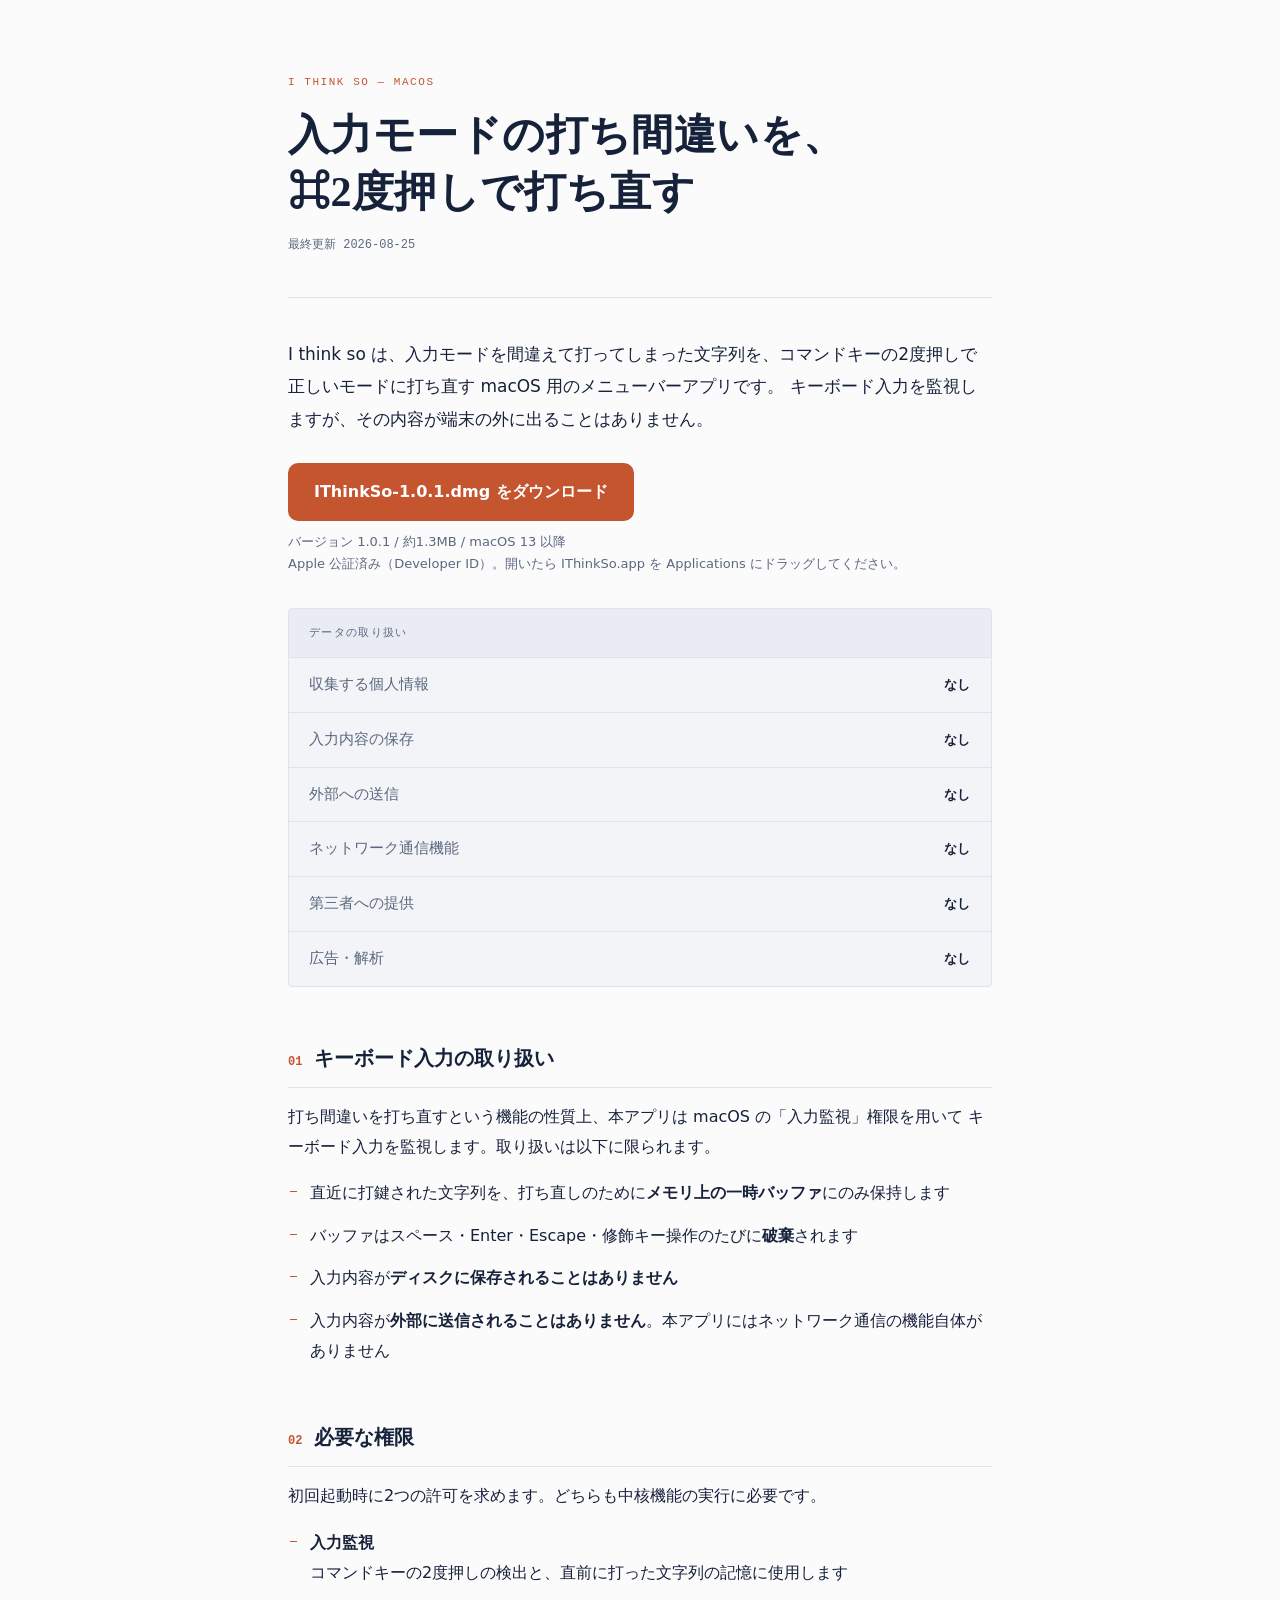
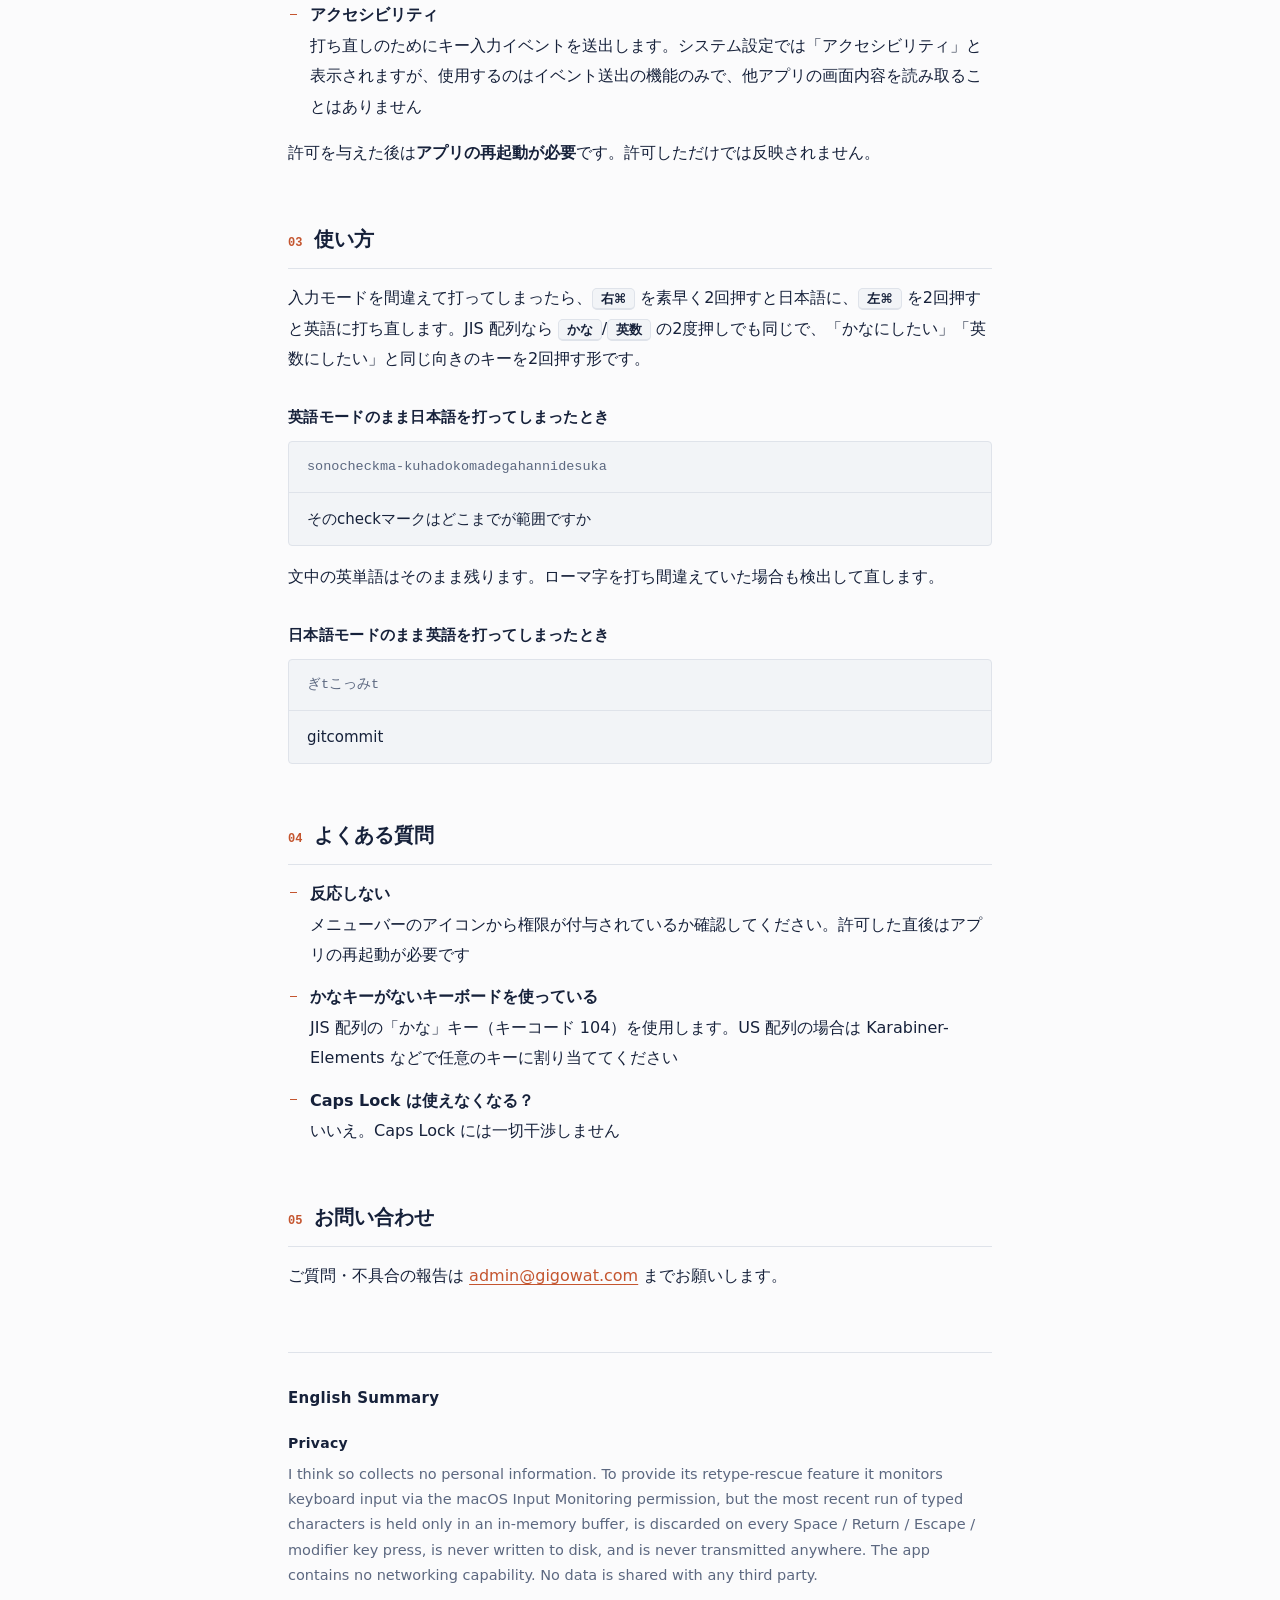
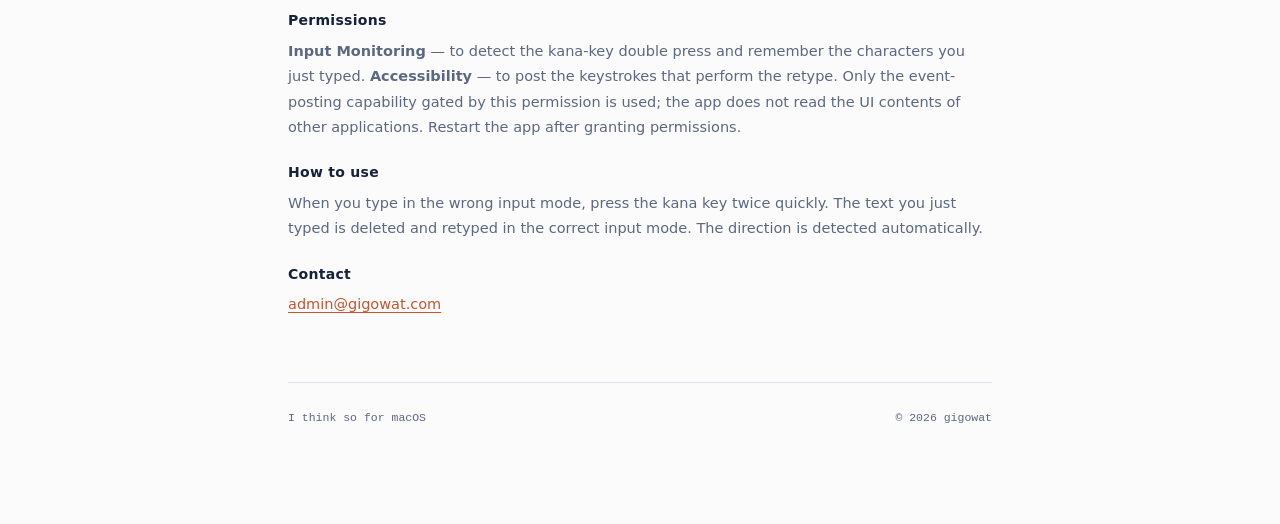
==== docs/site/index.html @ 643f846e "サイト・ストア文面・審査ノート・スクショを新しいトリガー方向に統一 かな/右⌘ = 日本語へ、英数/左⌘ = 英語へ。 公開中のサイトが逆の操作方法を案内したままだったため優先して更新。  Co-Au" ====
<!DOCTYPE html>
<html lang="ja">
<head>
<meta charset="utf-8">
<meta name="viewport" content="width=device-width, initial-scale=1">
<title>I think so — 打ち間違い救済</title>
<style>
  :root {
    --ground: #FBFBFC;
    --surface: #F2F4F7;
    --surface-2: #E9EDF3;
    --ink: #16213A;
    --muted: #5C6880;
    --border: #DFE3EA;
    --accent: #C4552F;
    --serif: "Hiragino Mincho ProN", "ヒラギノ明朝 ProN", "Yu Mincho", "游明朝", "YuMincho", serif;
    --sans: "Hiragino Sans", "ヒラギノ角ゴシック", "Hiragino Kaku Gothic ProN", "Yu Gothic", "游ゴシック", "Meiryo", system-ui, sans-serif;
    --mono: ui-monospace, SFMono-Regular, "SF Mono", Menlo, monospace;
  }
  @media (prefers-color-scheme: dark) {
    :root:not([data-theme="light"]) {
      --ground: #10141C;
      --surface: #171D28;
      --surface-2: #1E2634;
      --ink: #E8EBF0;
      --muted: #96A0B4;
      --border: #262F3E;
      --accent: #E0784E;
    }
  }
  :root[data-theme="dark"] {
    --ground: #10141C;
    --surface: #171D28;
    --surface-2: #1E2634;
    --ink: #E8EBF0;
    --muted: #96A0B4;
    --border: #262F3E;
    --accent: #E0784E;
  }

  * { box-sizing: border-box; }

  body {
    background: var(--ground);
    color: var(--ink);
    font-family: var(--sans);
    font-size: 16px;
    line-height: 1.9;
    margin: 0;
    padding: 0 24px 96px;
    -webkit-font-smoothing: antialiased;
  }

  .wrap { max-width: 44rem; margin: 0 auto; }

  header {
    padding: 72px 0 40px;
    border-bottom: 1px solid var(--border);
    display: flex;
    flex-direction: column;
    gap: 14px;
  }
  .eyebrow {
    font-family: var(--mono);
    font-size: 11px;
    letter-spacing: 0.14em;
    text-transform: uppercase;
    color: var(--accent);
  }
  h1 {
    font-family: var(--serif);
    font-size: clamp(30px, 5vw, 42px);
    font-weight: 600;
    line-height: 1.35;
    margin: 0;
    text-wrap: balance;
    letter-spacing: 0.01em;
  }
  .meta {
    font-family: var(--mono);
    font-size: 12px;
    color: var(--muted);
    font-variant-numeric: tabular-nums;
  }

  .lede {
    margin: 40px 0 0;
    font-size: 17px;
    color: var(--ink);
  }

  .summary {
    margin: 32px 0 0;
    border: 1px solid var(--border);
    border-radius: 4px;
    overflow: hidden;
    background: var(--surface);
  }
  .summary-head {
    font-family: var(--mono);
    font-size: 11px;
    letter-spacing: 0.12em;
    text-transform: uppercase;
    color: var(--muted);
    padding: 14px 20px;
    border-bottom: 1px solid var(--border);
    background: var(--surface-2);
  }
  dl { margin: 0; }
  .row {
    display: flex;
    justify-content: space-between;
    align-items: baseline;
    gap: 20px;
    padding: 13px 20px;
    border-bottom: 1px solid var(--border);
  }
  .row:last-child { border-bottom: 0; }
  .row dt { color: var(--muted); font-size: 14.5px; }
  .row dd {
    margin: 0;
    font-family: var(--mono);
    font-size: 13px;
    letter-spacing: 0.04em;
    white-space: nowrap;
  }
  .none { color: var(--ink); font-weight: 600; }

  section { margin-top: 52px; }
  h2 {
    font-family: var(--serif);
    font-size: 20px;
    font-weight: 600;
    margin: 0 0 14px;
    padding-bottom: 10px;
    border-bottom: 1px solid var(--border);
    display: flex;
    align-items: baseline;
    gap: 12px;
  }
  h2 .num {
    font-family: var(--mono);
    font-size: 12px;
    color: var(--accent);
    font-variant-numeric: tabular-nums;
  }
  h3 {
    font-family: var(--sans);
    font-size: 15px;
    font-weight: 600;
    margin: 28px 0 10px;
    letter-spacing: 0.02em;
  }
  p { margin: 0 0 16px; }
  p:last-child { margin-bottom: 0; }

  ul { margin: 0 0 16px; padding-left: 0; list-style: none; }
  li {
    position: relative;
    padding-left: 22px;
    margin-bottom: 12px;
  }
  li::before {
    content: "";
    position: absolute;
    left: 2px;
    top: 0.82em;
    width: 7px;
    height: 1px;
    background: var(--accent);
  }
  li strong { font-weight: 600; }

  code {
    font-family: var(--mono);
    font-size: 0.86em;
    background: var(--surface);
    border: 1px solid var(--border);
    border-radius: 3px;
    padding: 1px 5px;
  }

  kbd {
    font-family: var(--sans);
    font-size: 0.82em;
    font-weight: 600;
    background: var(--surface);
    border: 1px solid var(--border);
    border-bottom-width: 2px;
    border-radius: 5px;
    padding: 2px 8px;
    white-space: nowrap;
  }

  .demo {
    margin: 0 0 16px;
    border: 1px solid var(--border);
    border-radius: 4px;
    overflow: hidden;
    background: var(--surface);
    font-family: var(--mono);
    font-size: 13.5px;
  }
  .demo div { padding: 12px 18px; }
  .demo .before { color: var(--muted); border-bottom: 1px solid var(--border); }
  .demo .after  { color: var(--ink); font-family: var(--sans); font-size: 15px; }

  a { color: var(--accent); text-underline-offset: 3px; }
  a:focus-visible { outline: 2px solid var(--accent); outline-offset: 3px; border-radius: 2px; }

  .en {
    margin-top: 60px;
    padding-top: 32px;
    border-top: 1px solid var(--border);
    font-size: 14.5px;
    color: var(--muted);
    line-height: 1.75;
  }
  .en h2 {
    font-size: 15px;
    border: 0;
    padding: 0;
    margin-bottom: 12px;
    color: var(--ink);
    font-family: var(--sans);
    letter-spacing: 0.02em;
  }
  .en h3 { font-size: 14px; margin: 20px 0 6px; color: var(--ink); }

  footer {
    margin-top: 64px;
    padding-top: 24px;
    border-top: 1px solid var(--border);
    font-family: var(--mono);
    font-size: 11.5px;
    color: var(--muted);
    display: flex;
    justify-content: space-between;
    gap: 16px;
    flex-wrap: wrap;
  }
  .download { margin: 28px 0 8px; }
  .dl-btn {
    display: inline-block; background: var(--accent); color: #fff;
    font-family: var(--sans); font-weight: 700; font-size: 16px;
    padding: 14px 26px; border-radius: 10px; text-decoration: none;
  }
  .dl-btn:hover { opacity: .9; }
  .dl-meta { margin-top: 10px; font-size: 13px; color: var(--muted); line-height: 1.7; }
</style>
</head>
<body>
<div class="wrap">

<header>
  <div class="eyebrow">I think so — macOS</div>
  <h1>入力モードの打ち間違いを、<br>⌘2度押しで打ち直す</h1>
  <div class="meta">最終更新 2026-08-25</div>
</header>

<p class="lede">
  I think so は、入力モードを間違えて打ってしまった文字列を、コマンドキーの2度押しで
  正しいモードに打ち直す macOS 用のメニューバーアプリです。
  キーボード入力を監視しますが、その内容が端末の外に出ることはありません。
</p>

<div class="download">
  <a class="dl-btn" href="IThinkSo-1.0.1.dmg" download>IThinkSo-1.0.1.dmg をダウンロード</a>
  <div class="dl-meta">バージョン 1.0.1 / 約1.3MB / macOS 13 以降<br>
  Apple 公証済み（Developer ID）。開いたら IThinkSo.app を Applications にドラッグしてください。</div>
</div>

<div class="summary">
  <div class="summary-head">データの取り扱い</div>
  <dl>
    <div class="row"><dt>収集する個人情報</dt><dd class="none">なし</dd></div>
    <div class="row"><dt>入力内容の保存</dt><dd class="none">なし</dd></div>
    <div class="row"><dt>外部への送信</dt><dd class="none">なし</dd></div>
    <div class="row"><dt>ネットワーク通信機能</dt><dd class="none">なし</dd></div>
    <div class="row"><dt>第三者への提供</dt><dd class="none">なし</dd></div>
    <div class="row"><dt>広告・解析</dt><dd class="none">なし</dd></div>
  </dl>
</div>

<section>
  <h2><span class="num">01</span>キーボード入力の取り扱い</h2>
  <p>
    打ち間違いを打ち直すという機能の性質上、本アプリは macOS の「入力監視」権限を用いて
    キーボード入力を監視します。取り扱いは以下に限られます。
  </p>
  <ul>
    <li>直近に打鍵された文字列を、打ち直しのために<strong>メモリ上の一時バッファ</strong>にのみ保持します</li>
    <li>バッファはスペース・Enter・Escape・修飾キー操作のたびに<strong>破棄</strong>されます</li>
    <li>入力内容が<strong>ディスクに保存されることはありません</strong></li>
    <li>入力内容が<strong>外部に送信されることはありません</strong>。本アプリにはネットワーク通信の機能自体がありません</li>
  </ul>
</section>

<section>
  <h2><span class="num">02</span>必要な権限</h2>
  <p>初回起動時に2つの許可を求めます。どちらも中核機能の実行に必要です。</p>
  <ul>
    <li><strong>入力監視</strong><br>コマンドキーの2度押しの検出と、直前に打った文字列の記憶に使用します</li>
    <li><strong>アクセシビリティ</strong><br>打ち直しのためにキー入力イベントを送出します。システム設定では「アクセシビリティ」と表示されますが、使用するのはイベント送出の機能のみで、他アプリの画面内容を読み取ることはありません</li>
  </ul>
  <p>許可を与えた後は<strong>アプリの再起動が必要</strong>です。許可しただけでは反映されません。</p>
</section>

<section>
  <h2><span class="num">03</span>使い方</h2>
  <p>入力モードを間違えて打ってしまったら、<kbd>右⌘</kbd> を素早く2回押すと日本語に、<kbd>左⌘</kbd> を2回押すと英語に打ち直します。JIS 配列なら <kbd>かな</kbd>/<kbd>英数</kbd> の2度押しでも同じで、「かなにしたい」「英数にしたい」と同じ向きのキーを2回押す形です。</p>

  <h3>英語モードのまま日本語を打ってしまったとき</h3>
  <div class="demo">
    <div class="before">sonocheckma-kuhadokomadegahannidesuka</div>
    <div class="after">そのcheckマークはどこまでが範囲ですか</div>
  </div>
  <p>文中の英単語はそのまま残ります。ローマ字を打ち間違えていた場合も検出して直します。</p>

  <h3>日本語モードのまま英語を打ってしまったとき</h3>
  <div class="demo">
    <div class="before">ぎtこっみt</div>
    <div class="after">gitcommit</div>
  </div>
</section>

<section>
  <h2><span class="num">04</span>よくある質問</h2>
  <ul>
    <li><strong>反応しない</strong><br>メニューバーのアイコンから権限が付与されているか確認してください。許可した直後はアプリの再起動が必要です</li>
    <li><strong>かなキーがないキーボードを使っている</strong><br>JIS 配列の「かな」キー（キーコード 104）を使用します。US 配列の場合は Karabiner-Elements などで任意のキーに割り当ててください</li>
    <li><strong>Caps Lock は使えなくなる？</strong><br>いいえ。Caps Lock には一切干渉しません</li>
  </ul>
</section>

<section>
  <h2><span class="num">05</span>お問い合わせ</h2>
  <p>
    ご質問・不具合の報告は <a href="mailto:admin@gigowat.com">admin@gigowat.com</a> までお願いします。
  </p>
</section>

<div class="en">
  <h2>English Summary</h2>

  <h3>Privacy</h3>
  <p>
    I think so collects no personal information. To provide its retype-rescue
    feature it monitors keyboard input via the macOS Input Monitoring permission,
    but the most recent run of typed characters is held only in an in-memory
    buffer, is discarded on every Space / Return / Escape / modifier key press,
    is never written to disk, and is never transmitted anywhere. The app contains
    no networking capability. No data is shared with any third party.
  </p>

  <h3>Permissions</h3>
  <p>
    <strong>Input Monitoring</strong> — to detect the kana-key double press and
    remember the characters you just typed.
    <strong>Accessibility</strong> — to post the keystrokes that perform the
    retype. Only the event-posting capability gated by this permission is used;
    the app does not read the UI contents of other applications.
    Restart the app after granting permissions.
  </p>

  <h3>How to use</h3>
  <p>
    When you type in the wrong input mode, press the kana key twice quickly.
    The text you just typed is deleted and retyped in the correct input mode.
    The direction is detected automatically.
  </p>

  <h3>Contact</h3>
  <p><a href="mailto:admin@gigowat.com">admin@gigowat.com</a></p>
</div>

<footer>
  <span>I think so for macOS</span>
  <span>© 2026 gigowat</span>
</footer>

</div>
</body>
</html>
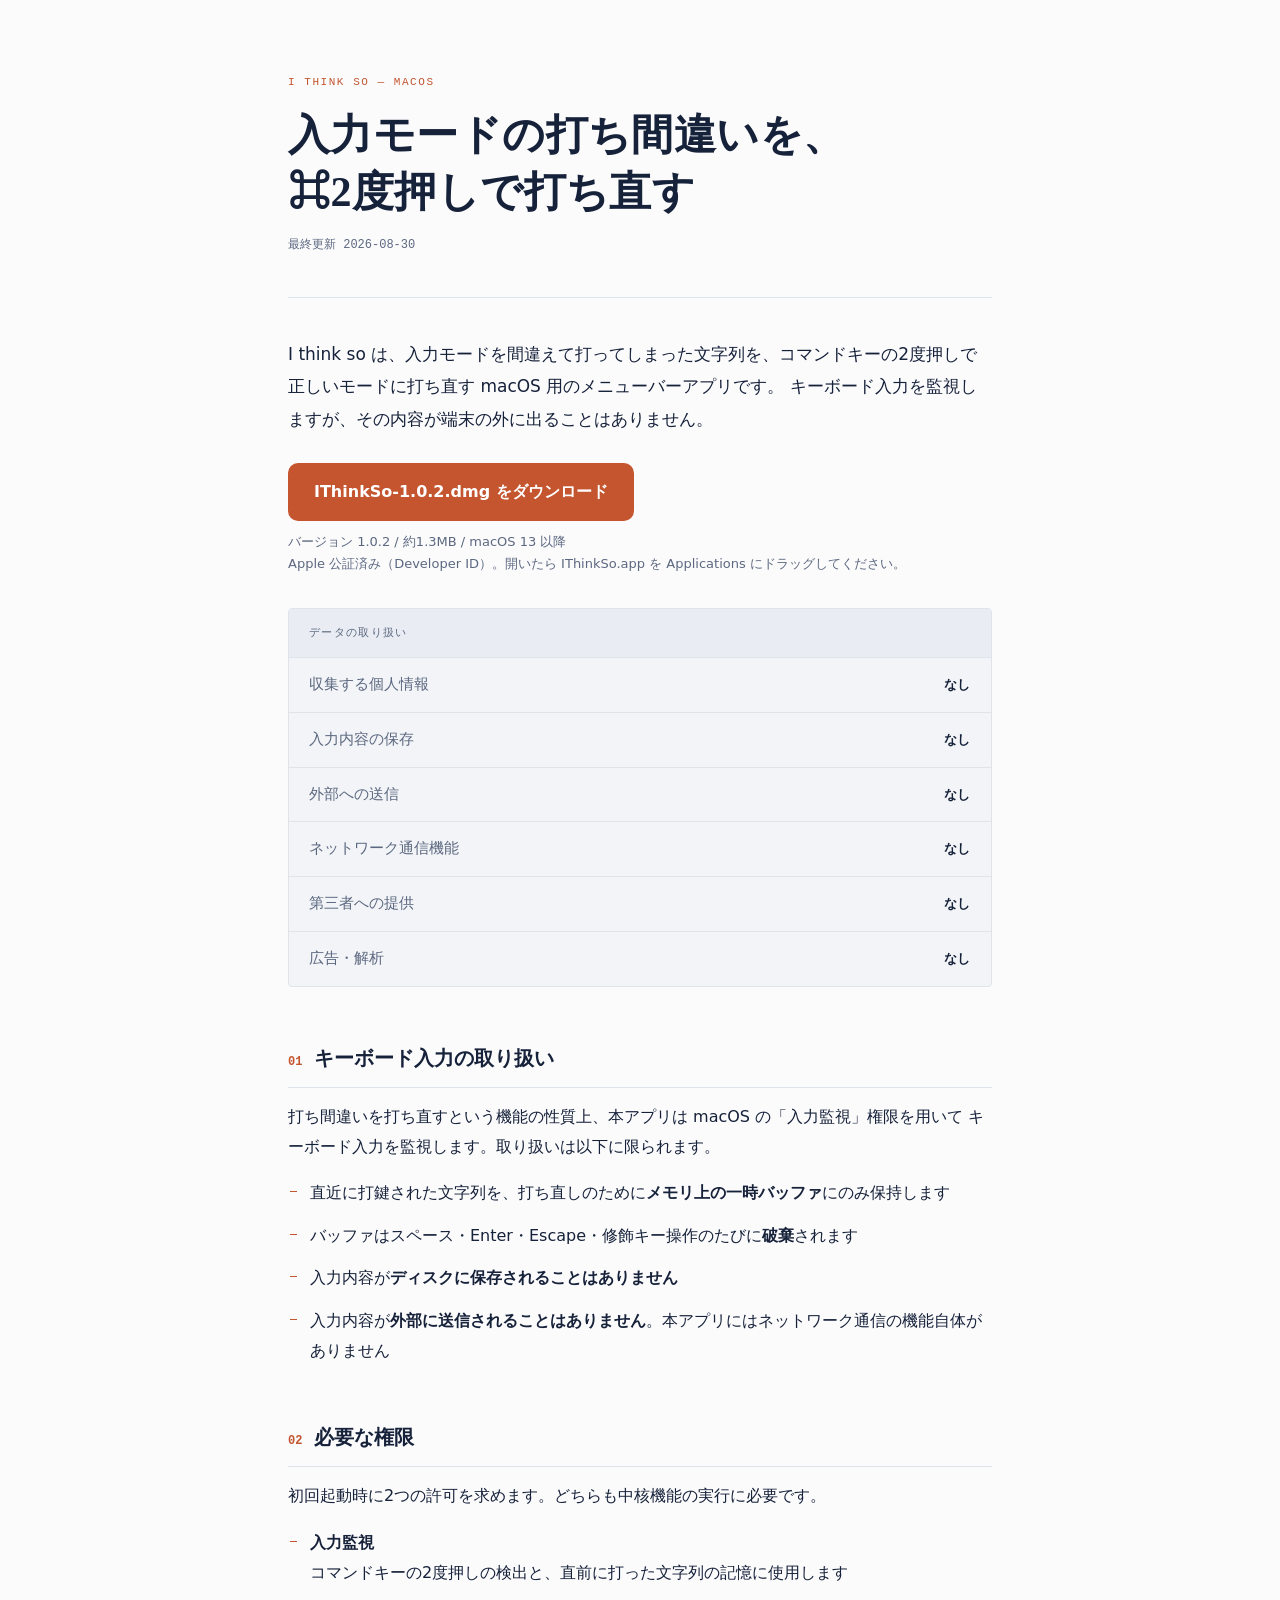
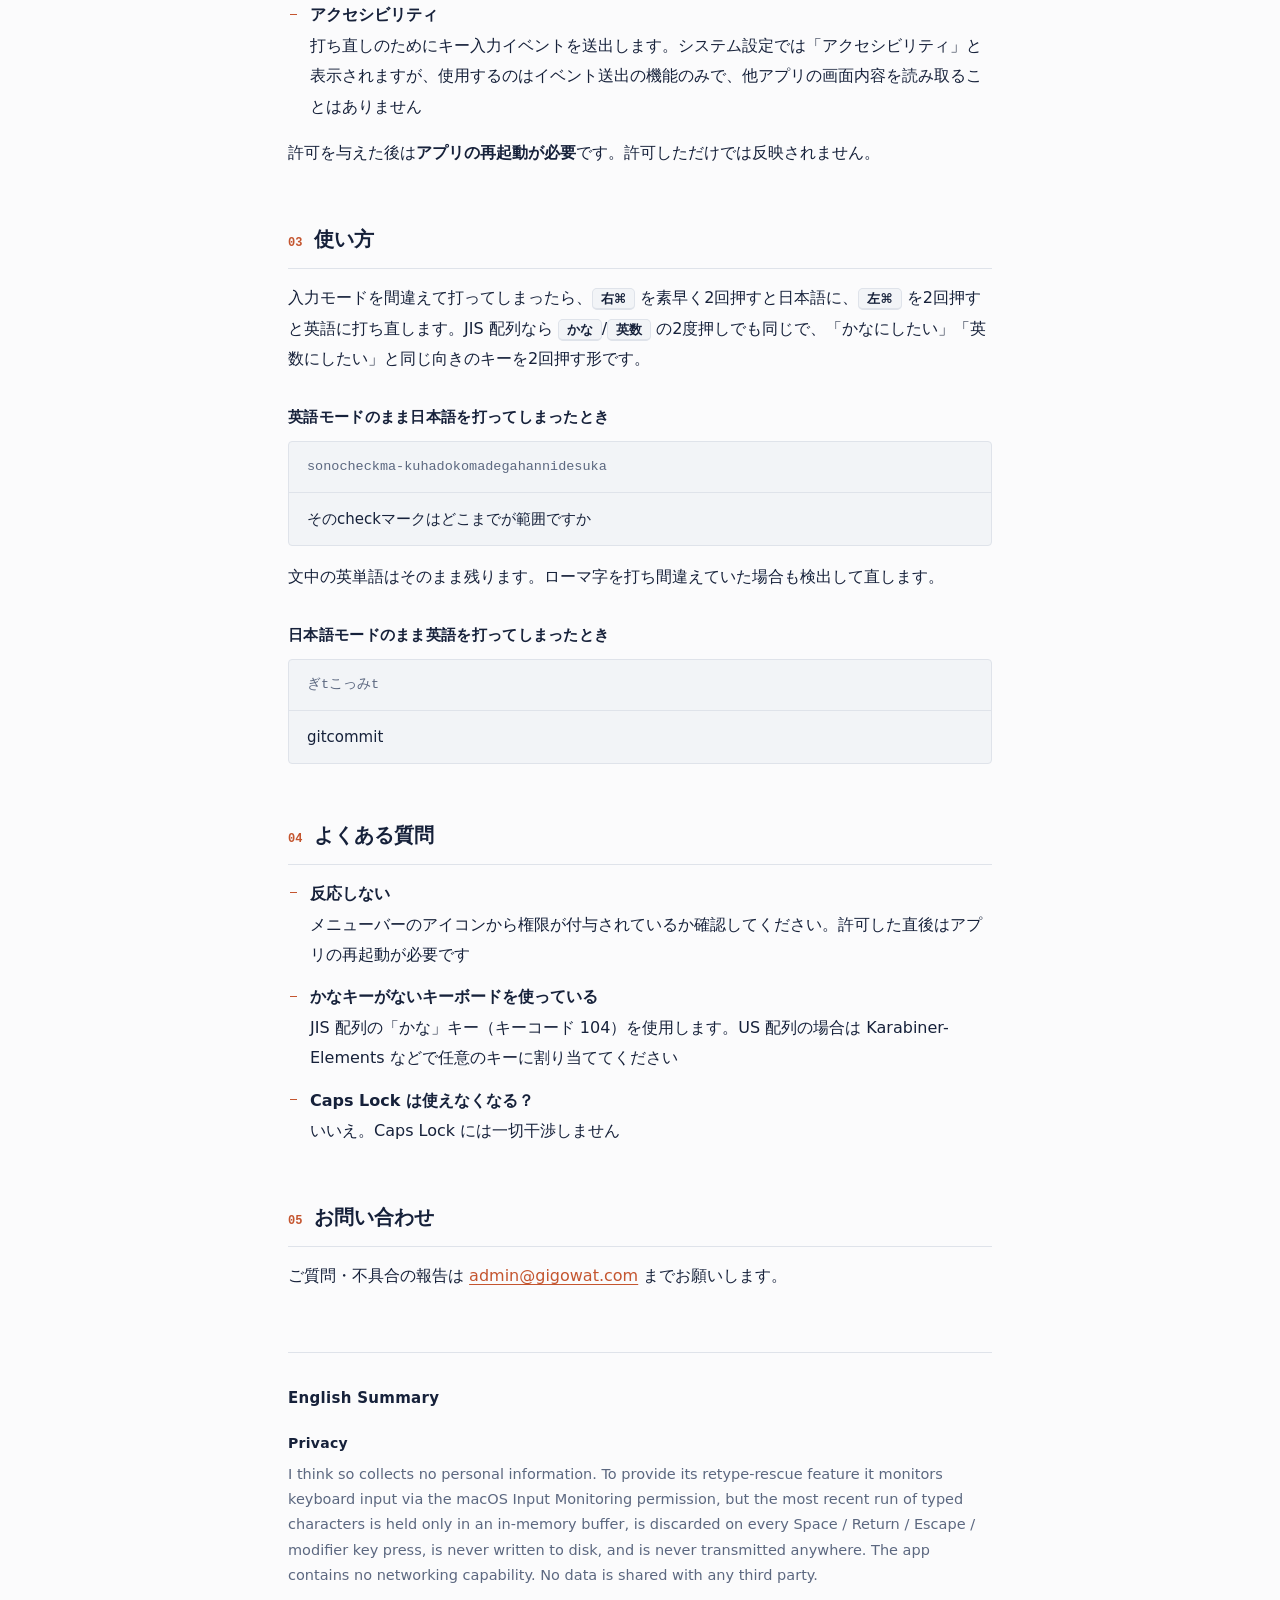
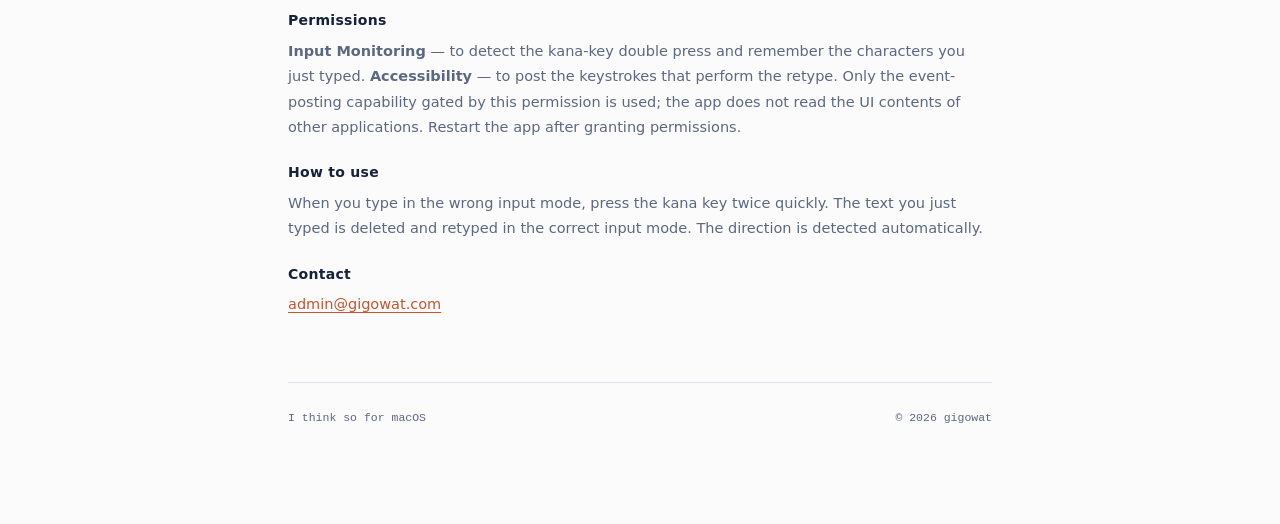
==== commit 29b3b09d: "1.0.2 をリリース（サイトのダウンロード先を更新） Co-Authored-By: Claude Fable 5 <noreply@anthropic.com>" ====
--- a/docs/site/index.html
+++ b/docs/site/index.html
@@ -255,7 +255,7 @@
 <header>
   <div class="eyebrow">I think so — macOS</div>
   <h1>入力モードの打ち間違いを、<br>⌘2度押しで打ち直す</h1>
-  <div class="meta">最終更新 2026-08-25</div>
+  <div class="meta">最終更新 2026-08-30</div>
 </header>
 
 <p class="lede">
@@ -265,8 +265,8 @@
 </p>
 
 <div class="download">
-  <a class="dl-btn" href="IThinkSo-1.0.1.dmg" download>IThinkSo-1.0.1.dmg をダウンロード</a>
-  <div class="dl-meta">バージョン 1.0.1 / 約1.3MB / macOS 13 以降<br>
+  <a class="dl-btn" href="IThinkSo-1.0.2.dmg" download>IThinkSo-1.0.2.dmg をダウンロード</a>
+  <div class="dl-meta">バージョン 1.0.2 / 約1.3MB / macOS 13 以降<br>
   Apple 公証済み（Developer ID）。開いたら IThinkSo.app を Applications にドラッグしてください。</div>
 </div>
 
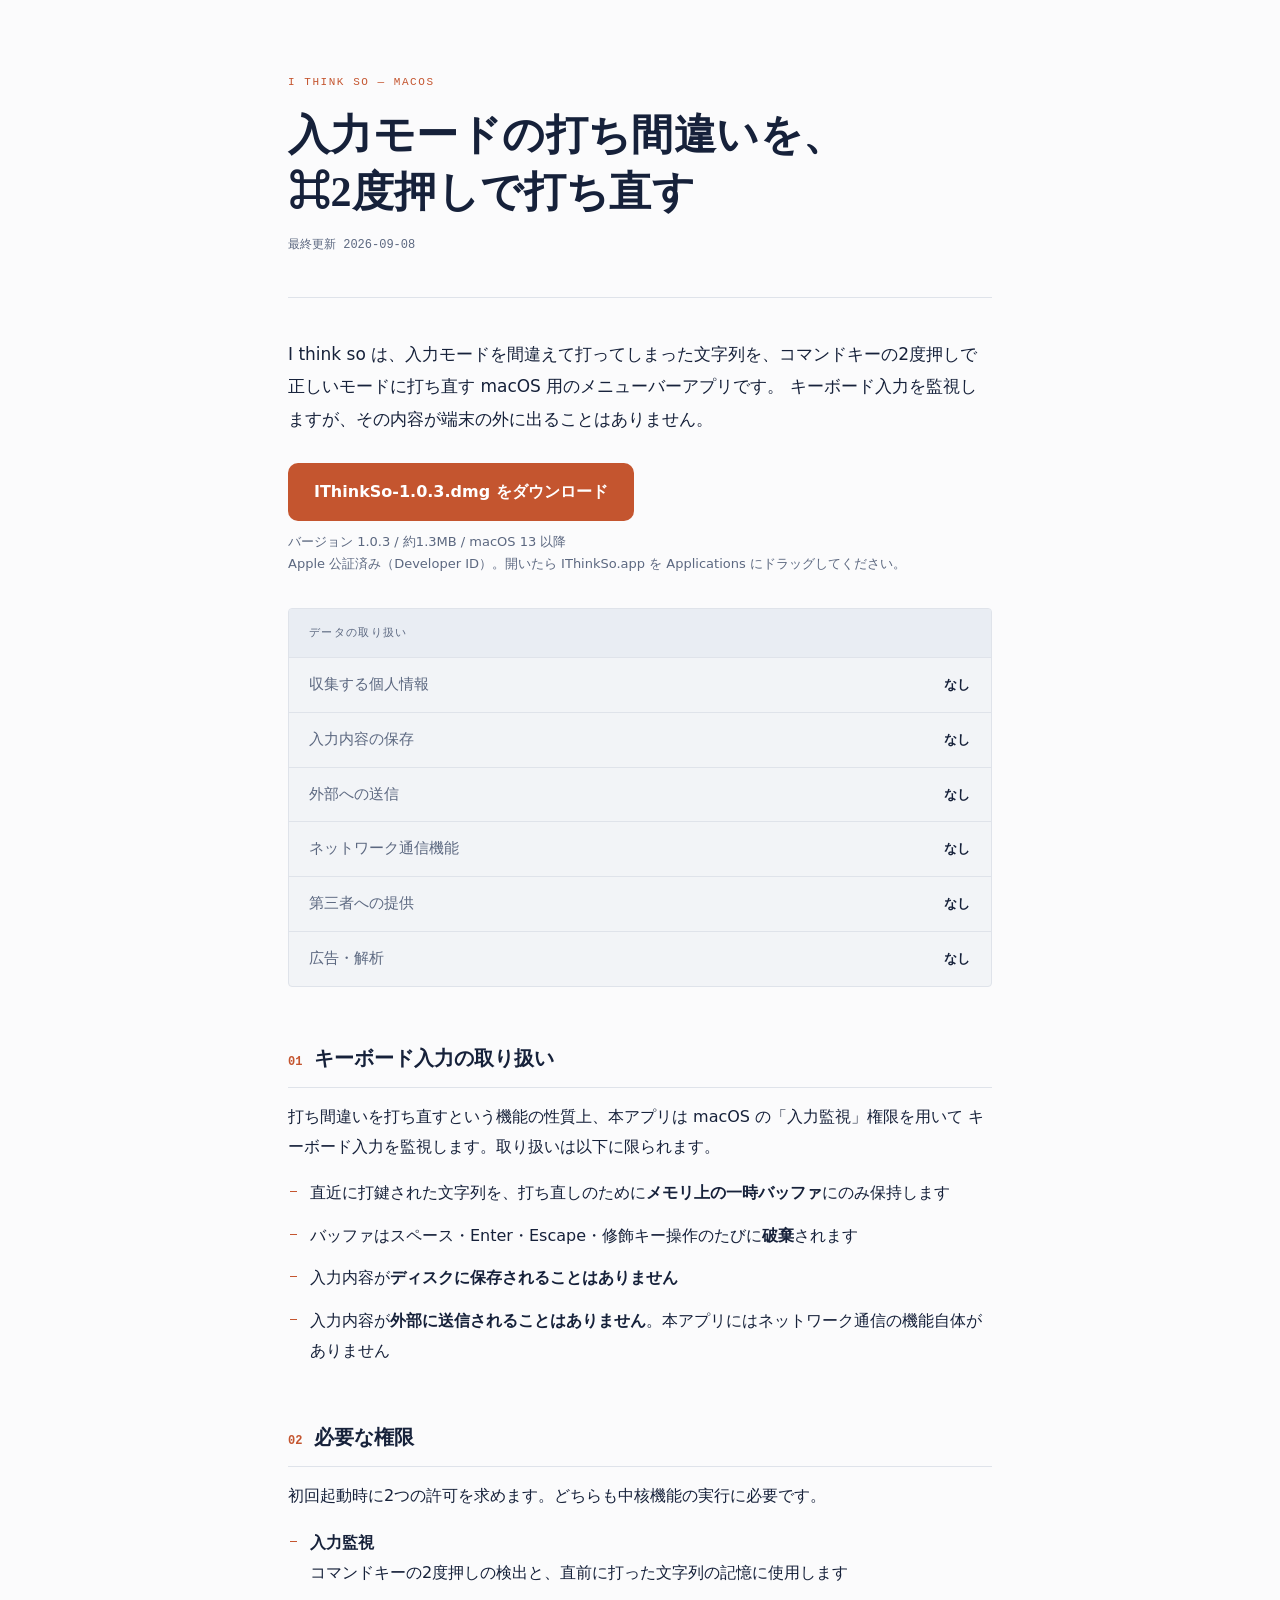
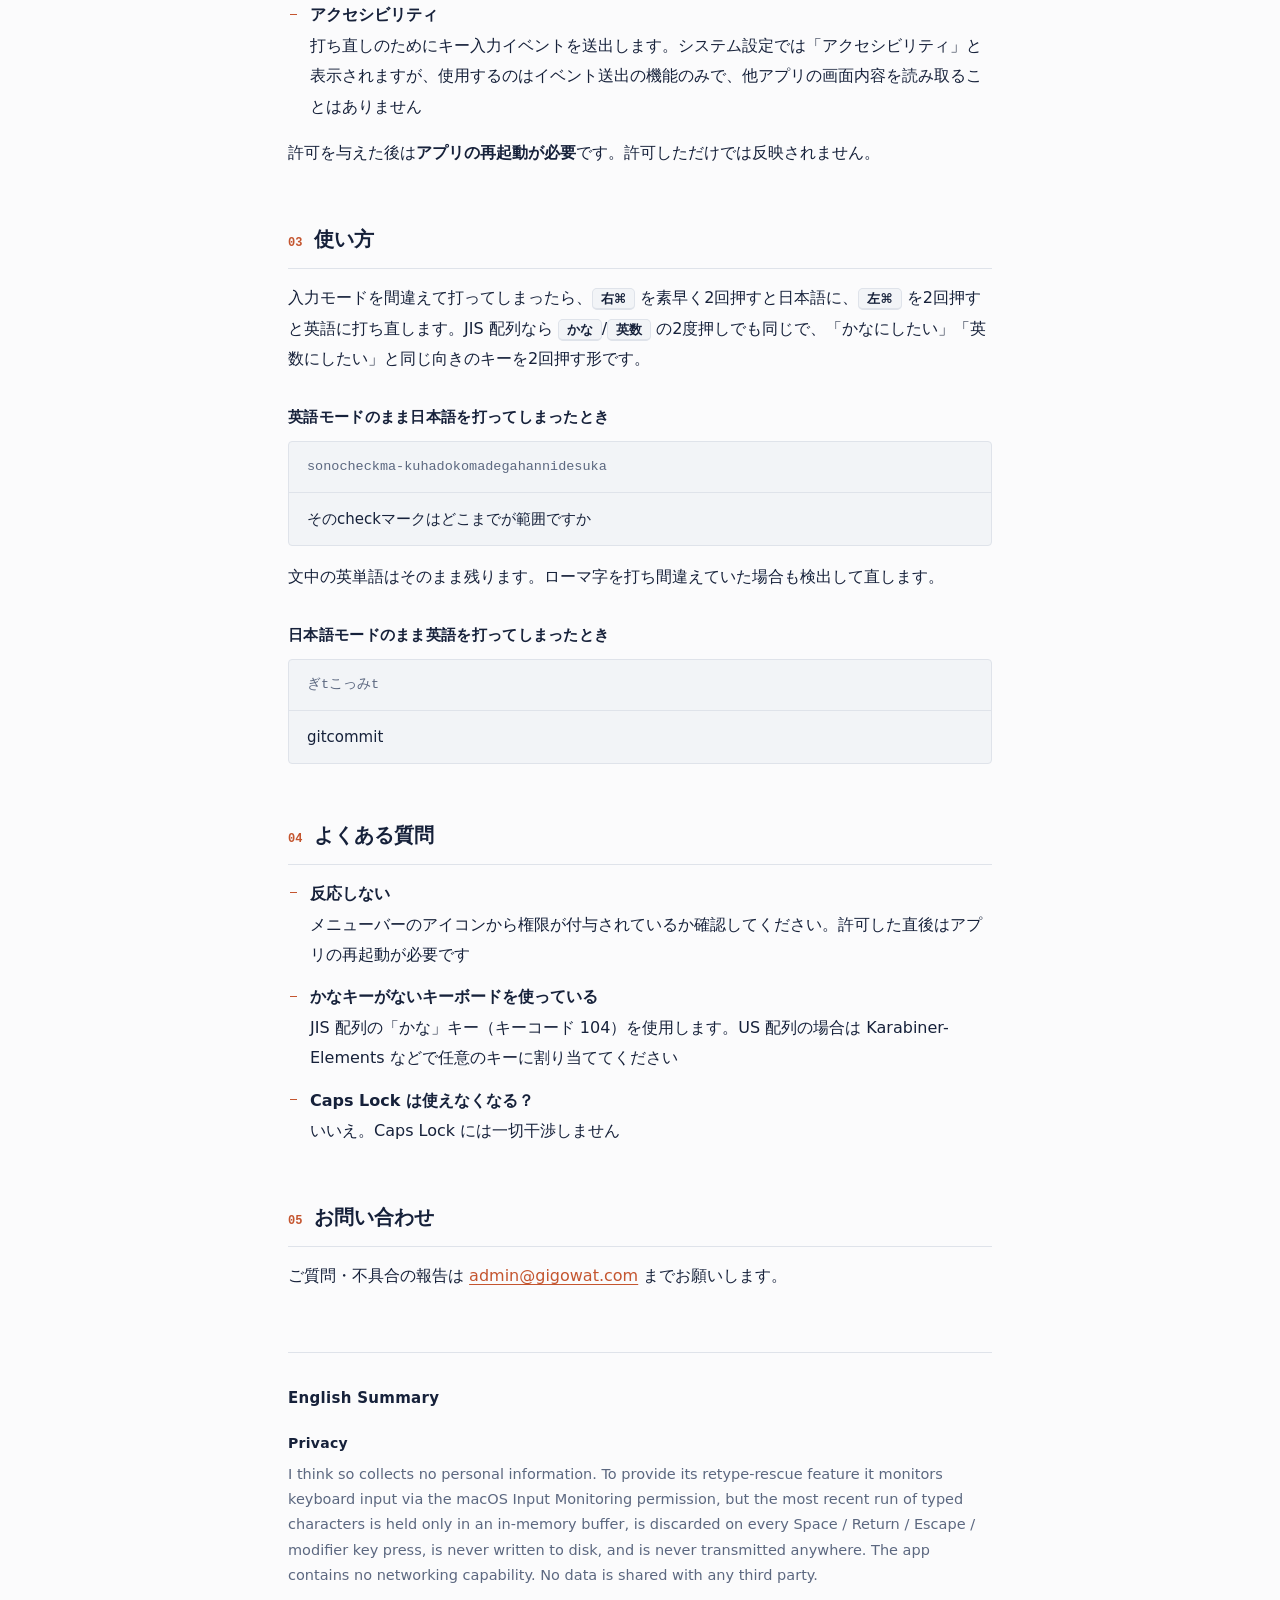
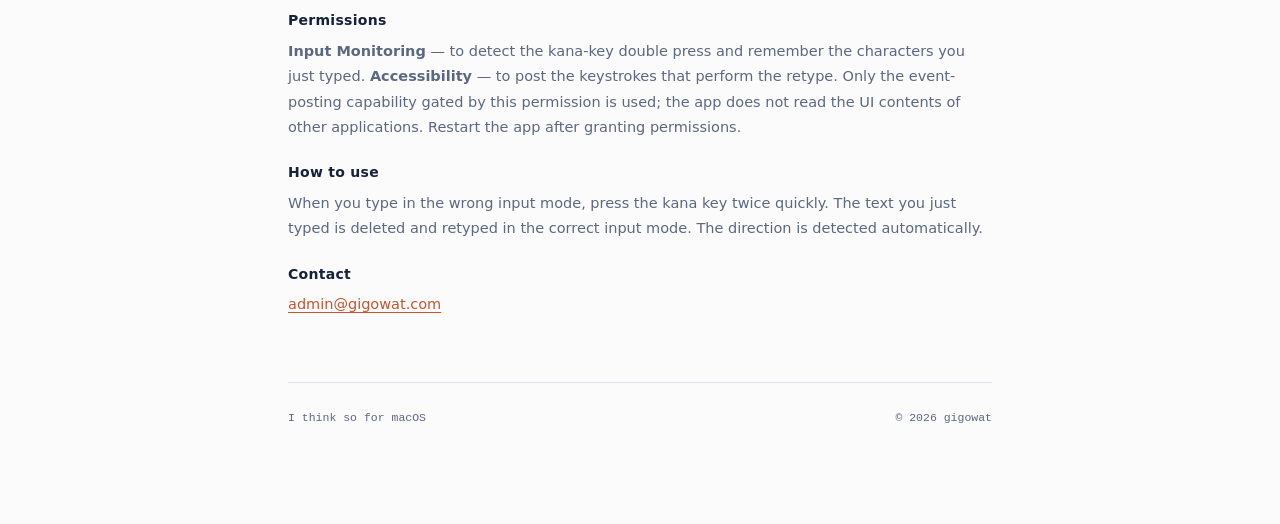
==== commit fba79103: "1.0.3 をリリース（マウス事故・見張り時間・ログ・メニュー経路の修正） Co-Authored-By: Claude Fable 5 <noreply@anthropic.com>" ====
--- a/docs/site/index.html
+++ b/docs/site/index.html
@@ -255,7 +255,7 @@
 <header>
   <div class="eyebrow">I think so — macOS</div>
   <h1>入力モードの打ち間違いを、<br>⌘2度押しで打ち直す</h1>
-  <div class="meta">最終更新 2026-08-30</div>
+  <div class="meta">最終更新 2026-09-08</div>
 </header>
 
 <p class="lede">
@@ -265,8 +265,8 @@
 </p>
 
 <div class="download">
-  <a class="dl-btn" href="IThinkSo-1.0.2.dmg" download>IThinkSo-1.0.2.dmg をダウンロード</a>
-  <div class="dl-meta">バージョン 1.0.2 / 約1.3MB / macOS 13 以降<br>
+  <a class="dl-btn" href="IThinkSo-1.0.3.dmg" download>IThinkSo-1.0.3.dmg をダウンロード</a>
+  <div class="dl-meta">バージョン 1.0.3 / 約1.3MB / macOS 13 以降<br>
   Apple 公証済み（Developer ID）。開いたら IThinkSo.app を Applications にドラッグしてください。</div>
 </div>
 
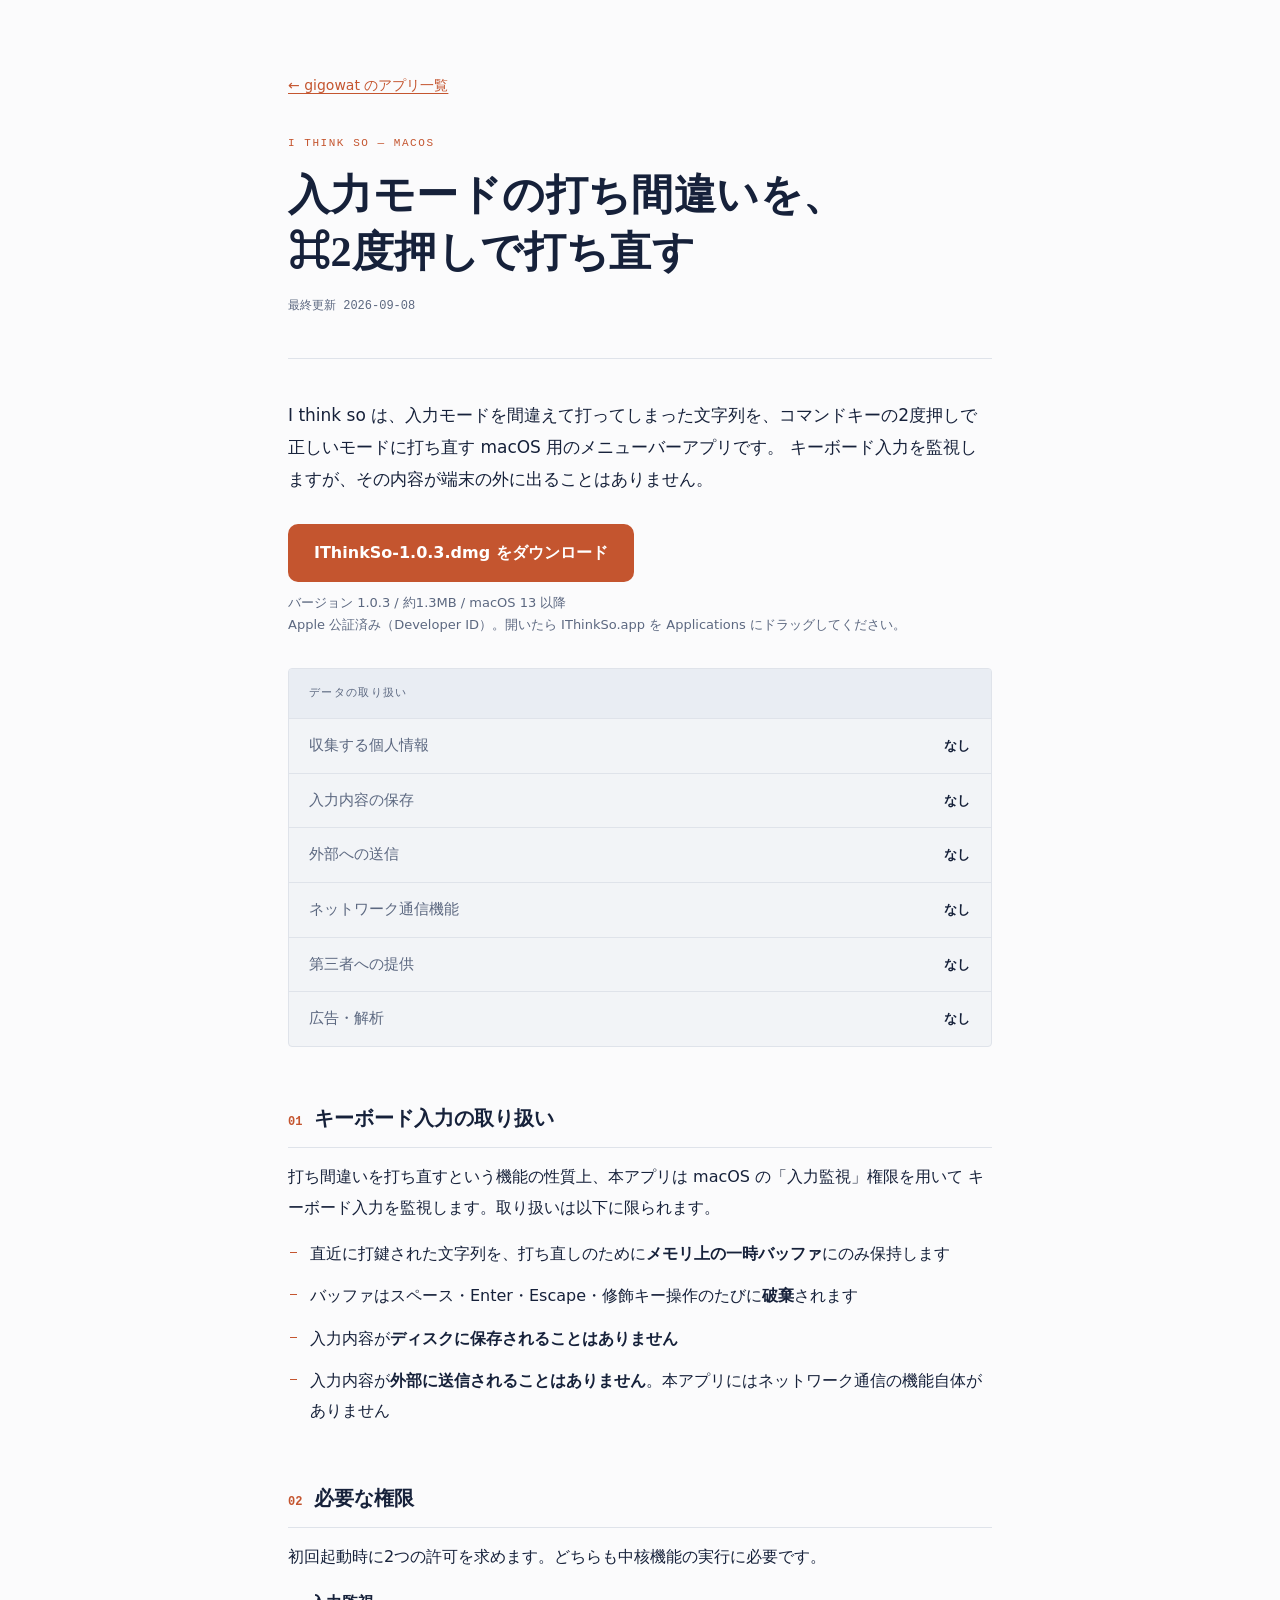
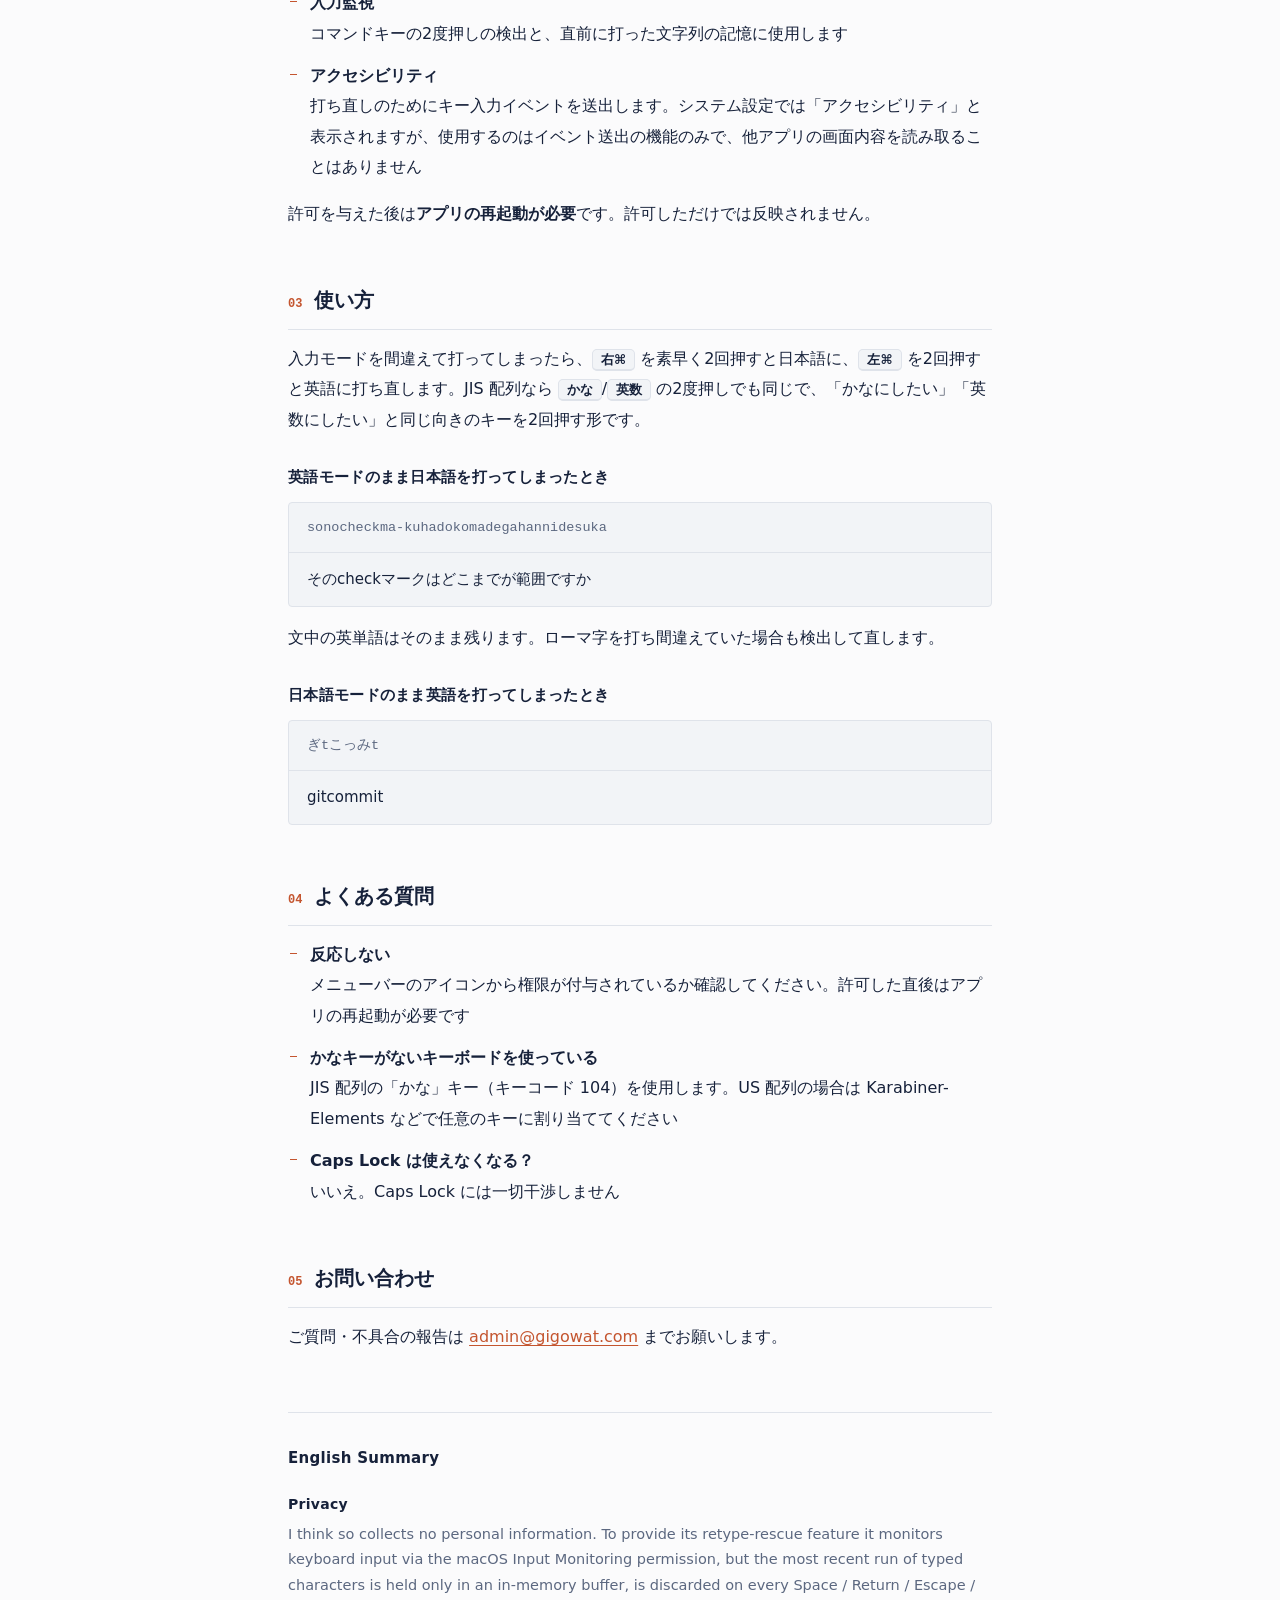
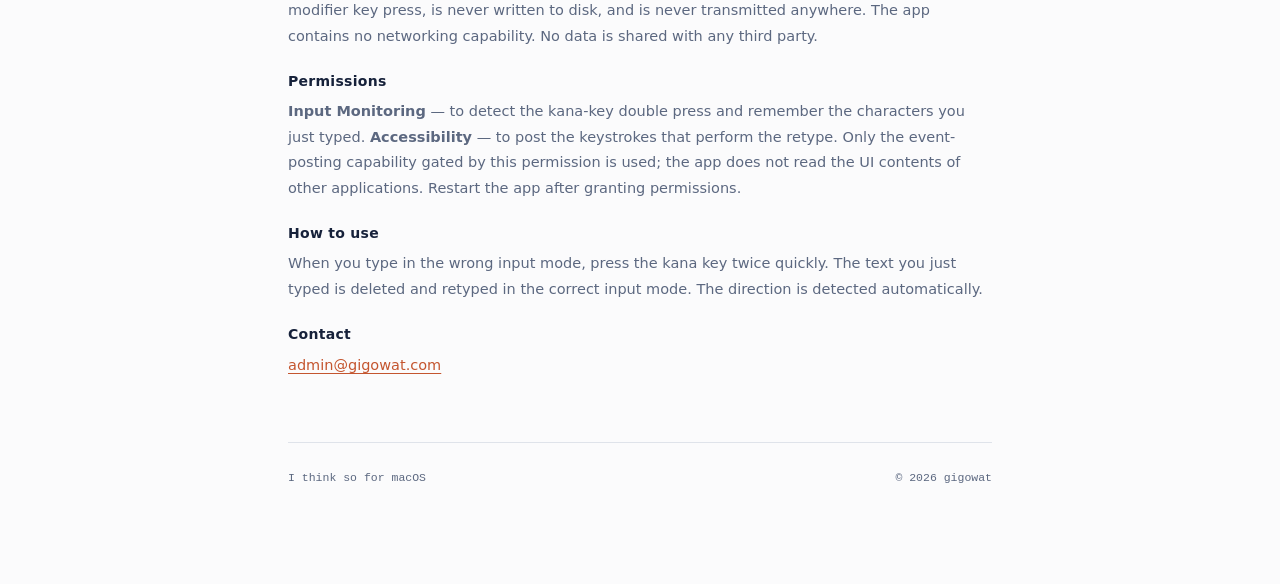
==== commit ff31d114: "製品ページからスタートページのカードへ戻るリンクを置く gigowat.com から来た人が一覧に戻る手段がブラウザの戻るしかなかった。 ヘッダーの見出しの上に、スタートページの該当カード（#<id>" ====
--- a/docs/site/index.html
+++ b/docs/site/index.html
@@ -253,6 +253,7 @@
 <div class="wrap">
 
 <header>
+  <p class="home-link" style="margin:0 0 20px;font-size:14px"><a href="https://gigowat.com/#ithinkso">← gigowat のアプリ一覧</a></p>
   <div class="eyebrow">I think so — macOS</div>
   <h1>入力モードの打ち間違いを、<br>⌘2度押しで打ち直す</h1>
   <div class="meta">最終更新 2026-09-08</div>
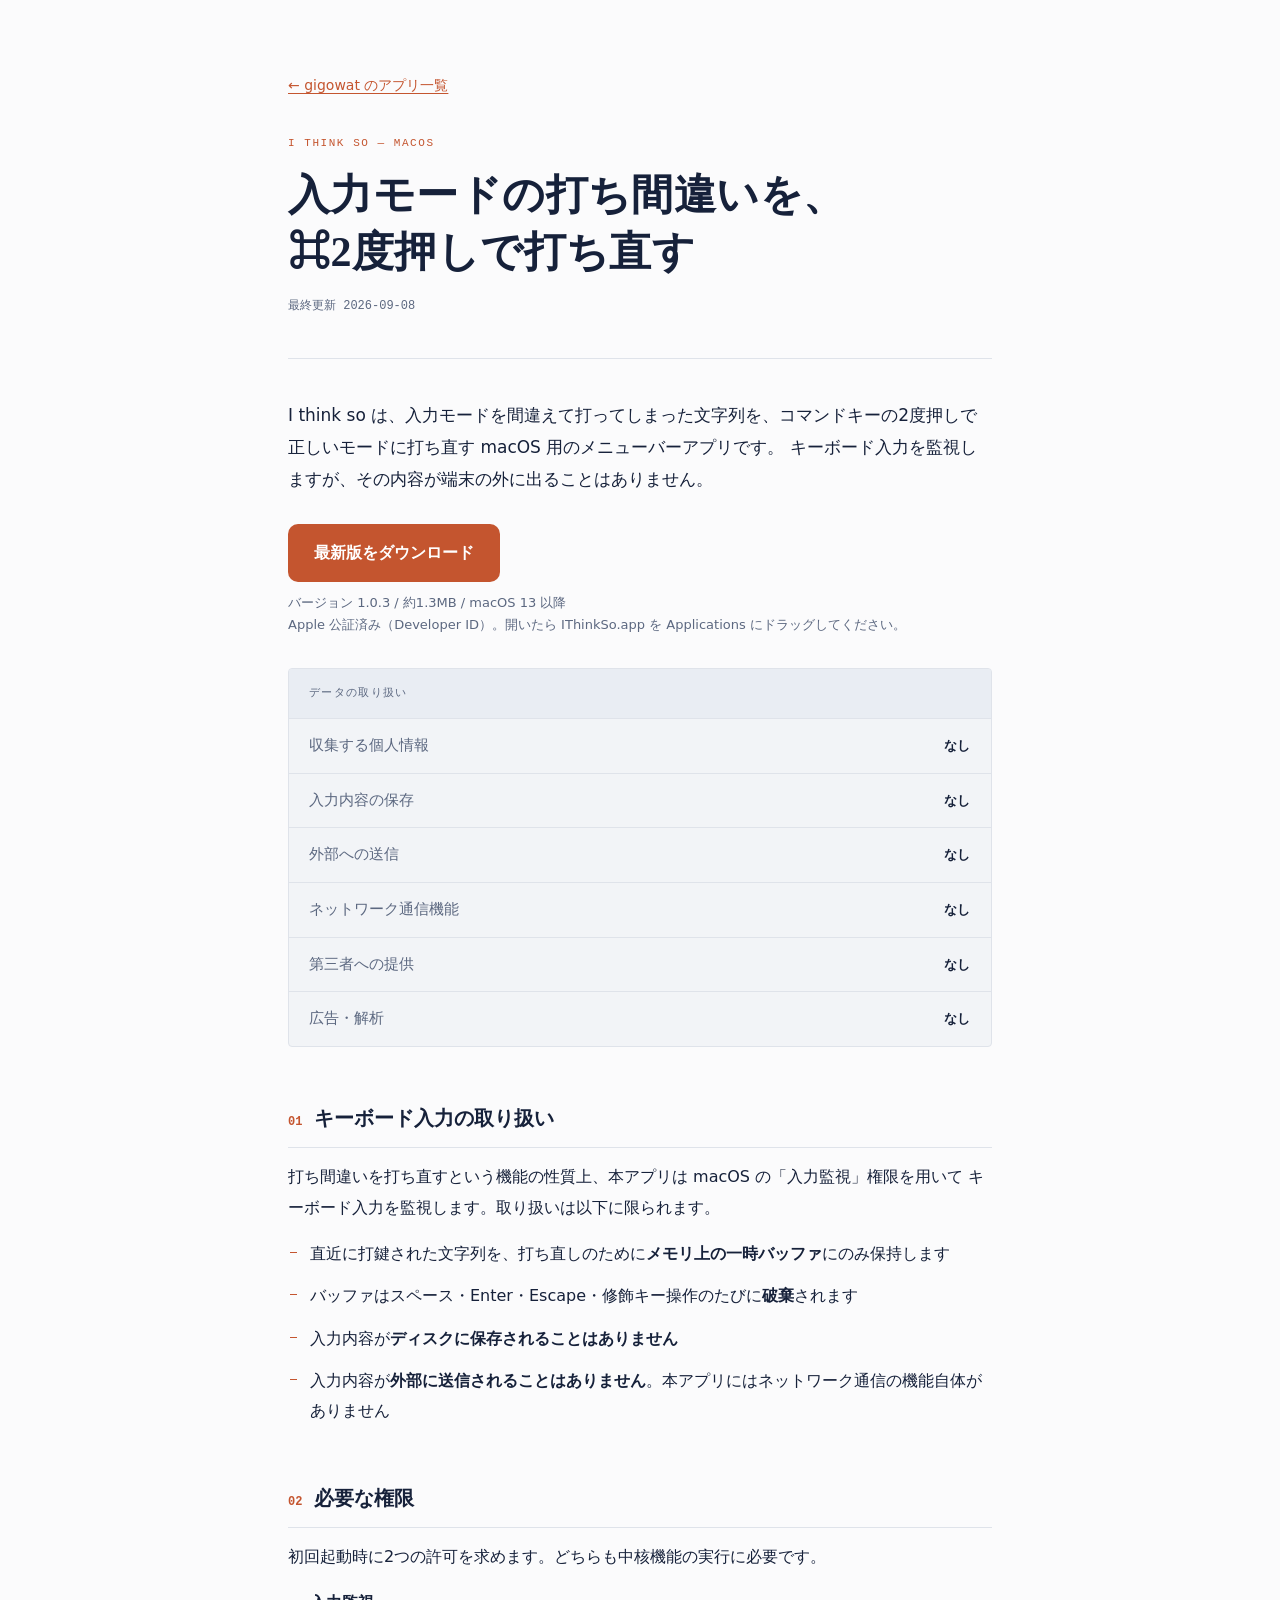
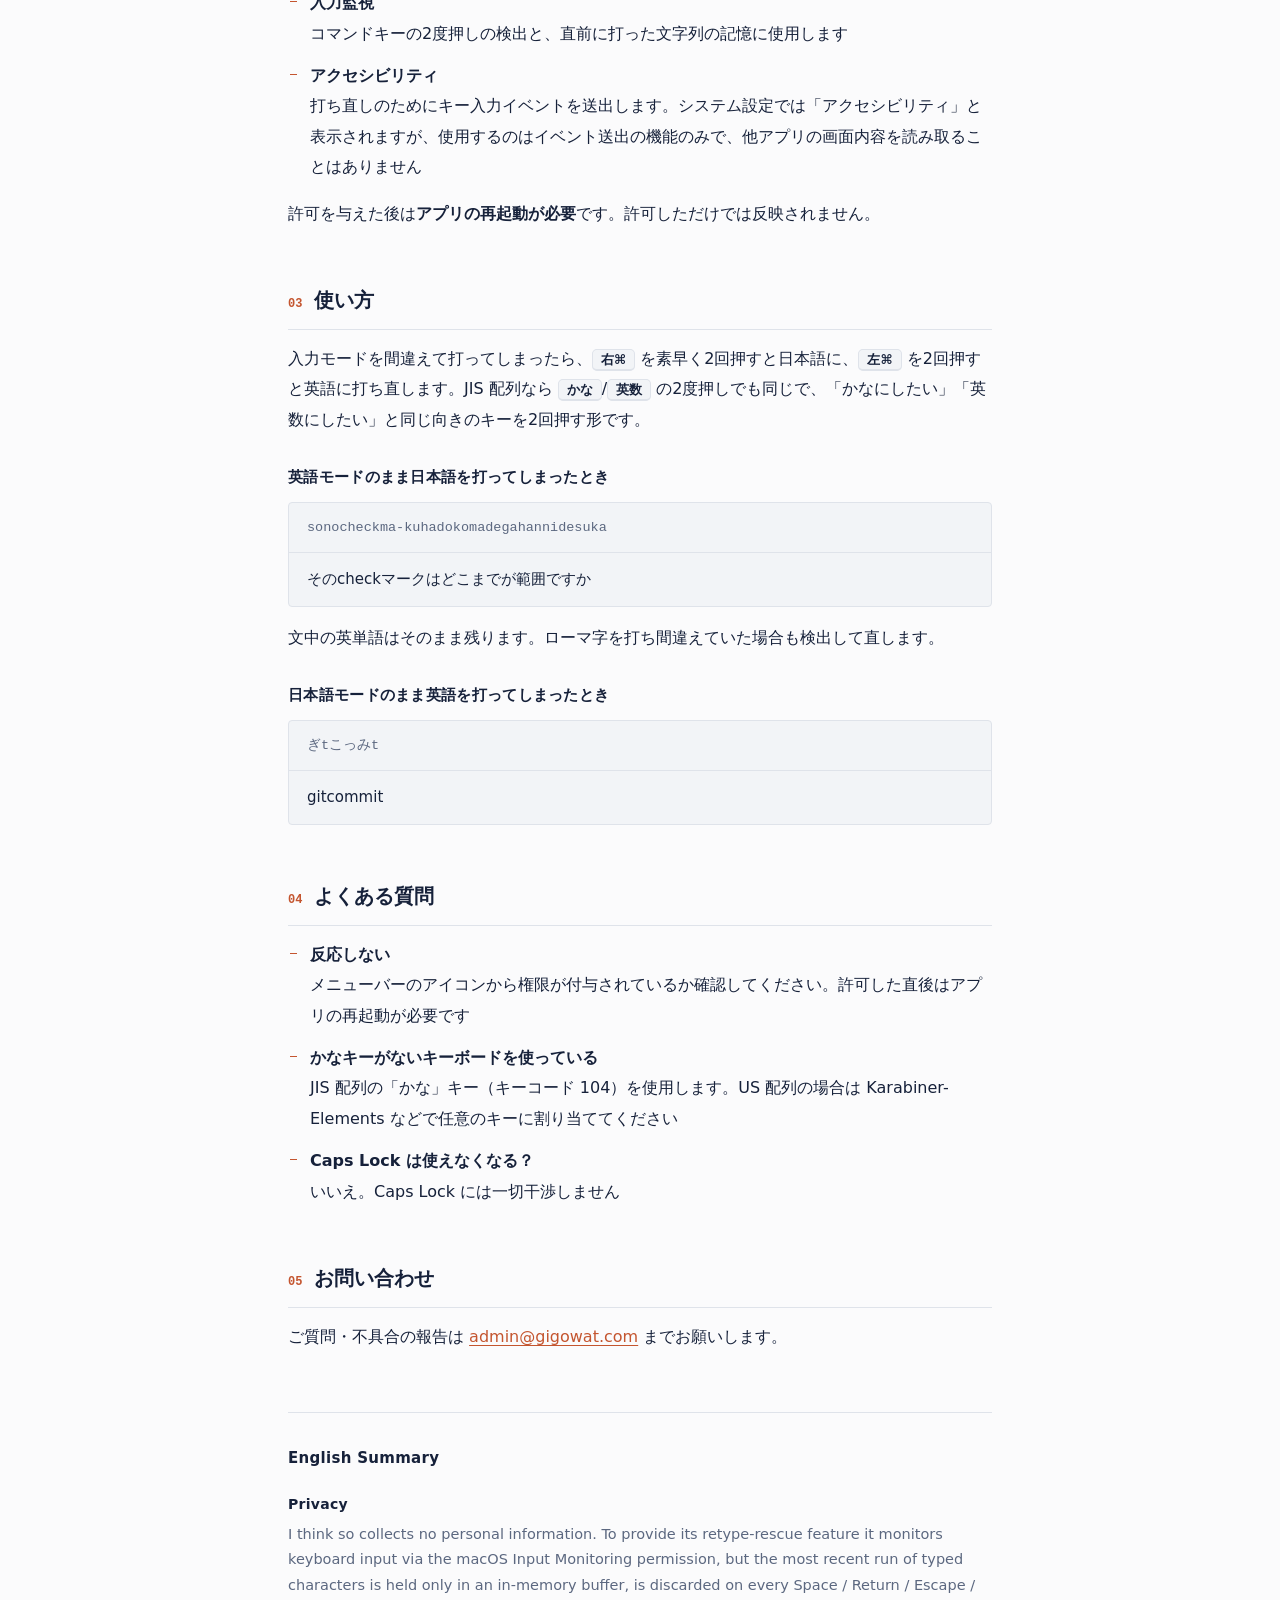
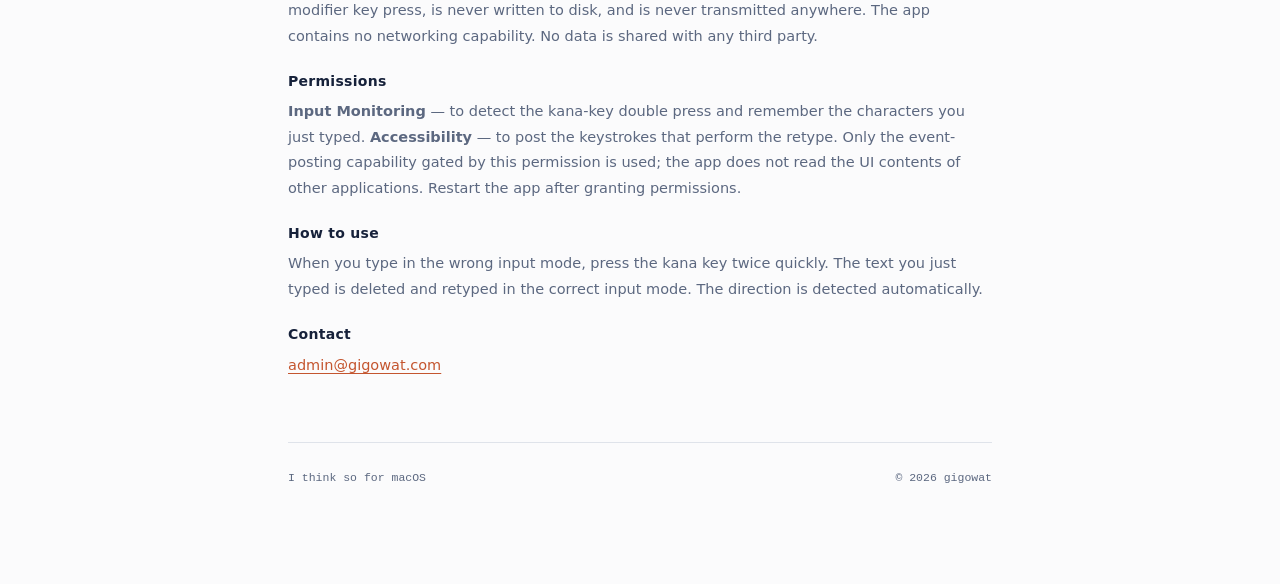
==== commit be83dc4a: "ダウンロードボタンの行き先を GitHub の Release にする Co-Authored-By: Claude Opus 5.5 <noreply@anthropic.com>" ====
--- a/docs/site/index.html
+++ b/docs/site/index.html
@@ -266,7 +266,7 @@
 </p>
 
 <div class="download">
-  <a class="dl-btn" href="IThinkSo-1.0.3.dmg" download>IThinkSo-1.0.3.dmg をダウンロード</a>
+  <a class="dl-btn" href="https://github.com/jprabadi-ship-it/ithinkso/releases/latest">最新版をダウンロード</a>
   <div class="dl-meta">バージョン 1.0.3 / 約1.3MB / macOS 13 以降<br>
   Apple 公証済み（Developer ID）。開いたら IThinkSo.app を Applications にドラッグしてください。</div>
 </div>
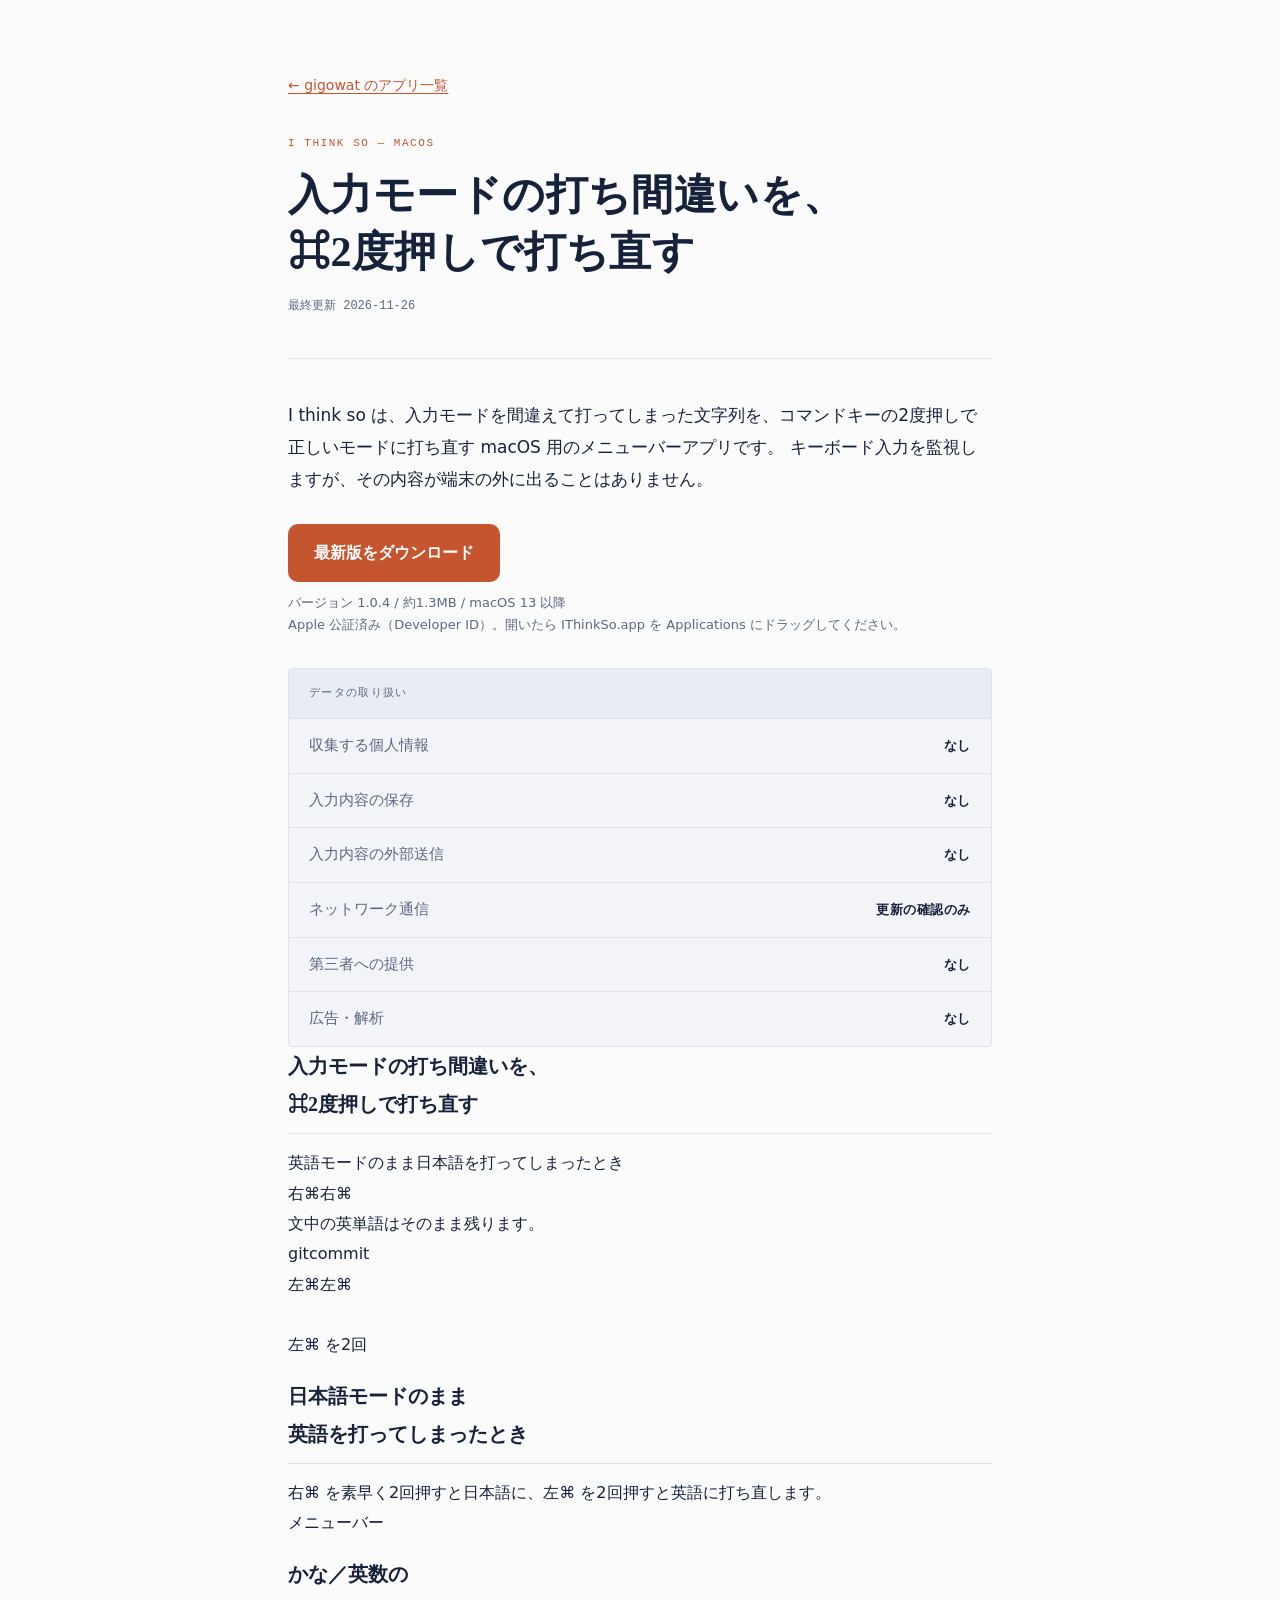
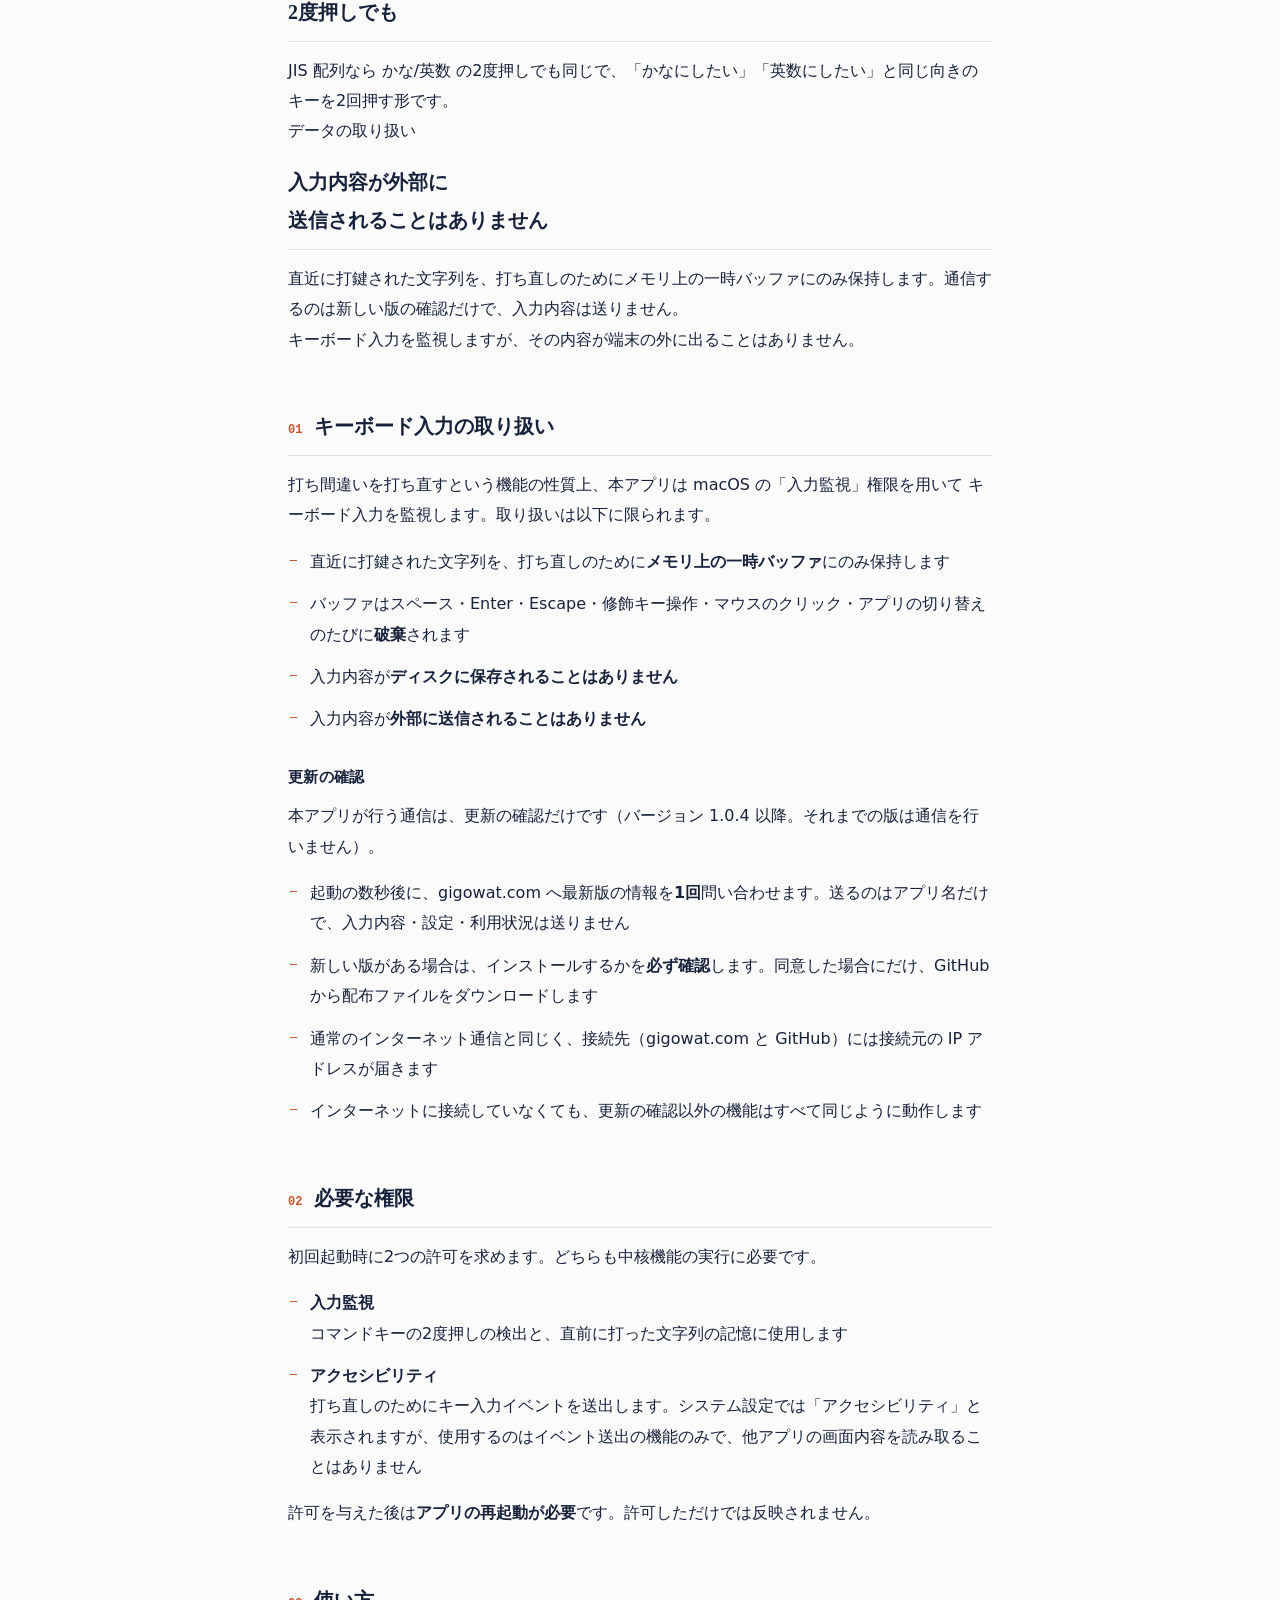
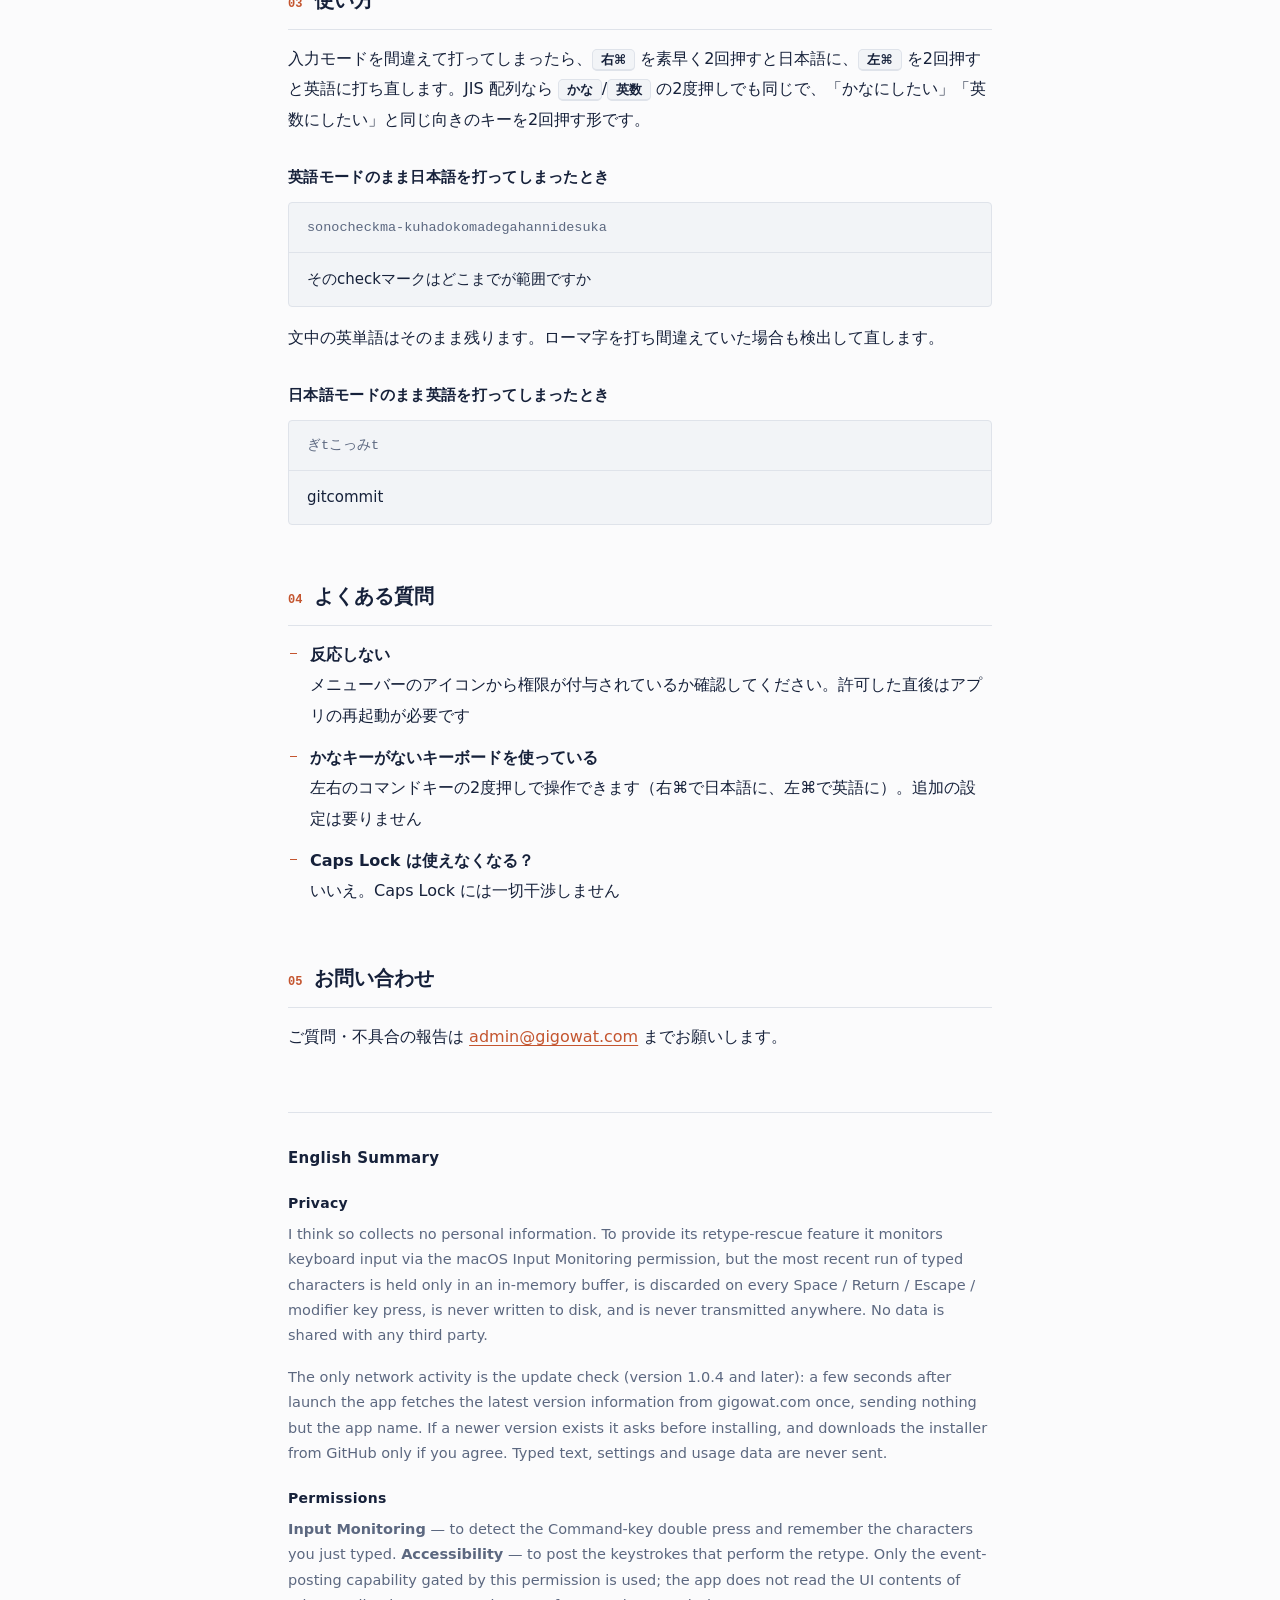
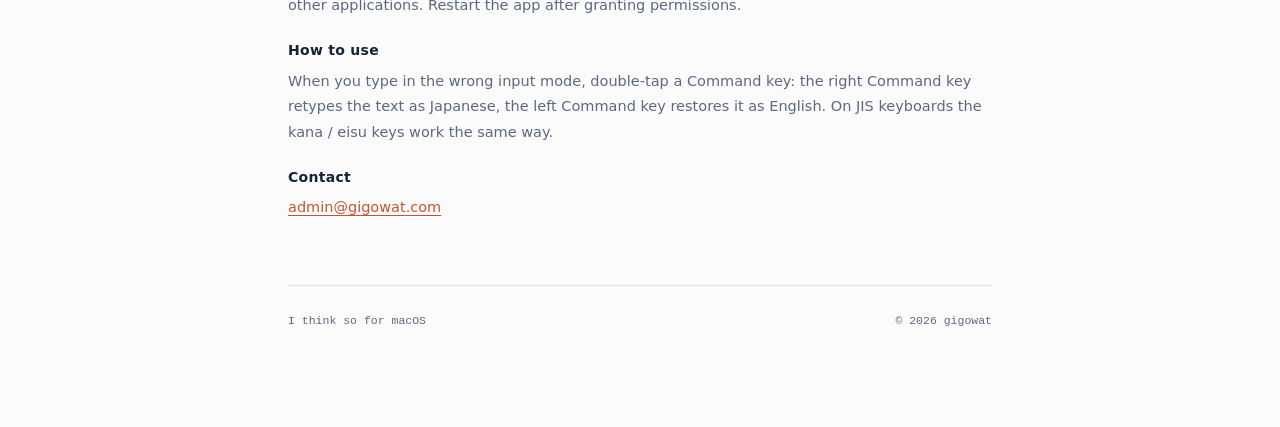
==== commit ee9549fd: "1.0.4 の更新確認に合わせて、プライバシーポリシーと記事原稿の「通信しない」を直す 1.0.4 で起動時の更新確認が入ったが、文書は「ネットワーク通信機能そのものが 存在しません」のままだった。公" ====
--- a/docs/site/index.html
+++ b/docs/site/index.html
@@ -248,6 +248,9 @@
   .dl-btn:hover { opacity: .9; }
   .dl-meta { margin-top: 10px; font-size: 13px; color: var(--muted); line-height: 1.7; }
 </style>
+<link rel="stylesheet" href="motion.css">
+<link rel="stylesheet" href="showcase.css">
+<link rel="stylesheet" href="it-show.css">
 </head>
 <body>
 <div class="wrap">
@@ -256,7 +259,7 @@
   <p class="home-link" style="margin:0 0 20px;font-size:14px"><a href="https://gigowat.com/#ithinkso">← gigowat のアプリ一覧</a></p>
   <div class="eyebrow">I think so — macOS</div>
   <h1>入力モードの打ち間違いを、<br>⌘2度押しで打ち直す</h1>
-  <div class="meta">最終更新 2026-09-08</div>
+  <div class="meta">最終更新 2026-11-26</div>
 </header>
 
 <p class="lede">
@@ -267,7 +270,7 @@
 
 <div class="download">
   <a class="dl-btn" href="https://github.com/jprabadi-ship-it/ithinkso/releases/latest">最新版をダウンロード</a>
-  <div class="dl-meta">バージョン 1.0.3 / 約1.3MB / macOS 13 以降<br>
+  <div class="dl-meta">バージョン 1.0.4 / 約1.3MB / macOS 13 以降<br>
   Apple 公証済み（Developer ID）。開いたら IThinkSo.app を Applications にドラッグしてください。</div>
 </div>
 
@@ -276,13 +279,63 @@
   <dl>
     <div class="row"><dt>収集する個人情報</dt><dd class="none">なし</dd></div>
     <div class="row"><dt>入力内容の保存</dt><dd class="none">なし</dd></div>
-    <div class="row"><dt>外部への送信</dt><dd class="none">なし</dd></div>
-    <div class="row"><dt>ネットワーク通信機能</dt><dd class="none">なし</dd></div>
+    <div class="row"><dt>入力内容の外部送信</dt><dd class="none">なし</dd></div>
+    <div class="row"><dt>ネットワーク通信</dt><dd class="none">更新の確認のみ</dd></div>
     <div class="row"><dt>第三者への提供</dt><dd class="none">なし</dd></div>
     <div class="row"><dt>広告・解析</dt><dd class="none">なし</dd></div>
   </dl>
 </div>
 
+<!-- sc:start -->
+<div class="sc it-bleed" aria-label="紹介" style="--sc-glow:#E0784E">
+<div class="it-hero" id="itHero">
+  <div class="it-hero-stage">
+    <div class="it-hero-title">
+      <h2>入力モードの打ち間違いを、<br>⌘2度押しで打ち直す</h2>
+      <p>英語モードのまま日本語を打ってしまったとき</p>
+    </div>
+    <div class="it-win" role="img" aria-label="sonocheckma-kuhadokomadegahannidesuka が、右⌘の2度押しで「そのcheckマークはどこまでが範囲ですか」に打ち直される">
+      <div class="it-bar"><i></i><i></i><i></i></div>
+      <div class="it-text wrong" data-from="sonocheckma-kuhadokomadegahannidesuka" data-to="そのcheckマークはどこまでが範囲ですか"></div>
+    </div>
+    <div class="it-keys" aria-hidden="true"><span class="it-key">右⌘</span><span class="it-key">右⌘</span></div>
+    <p class="it-note">文中の英単語はそのまま残ります。</p>
+  </div>
+</div>
+<div class="it-story">
+  <div class="it-story-bg" id="itStoryBg" aria-hidden="true">
+    <div class="it-scene on">
+      <div>
+        <div class="it-win"><div class="it-bar"><i></i><i></i><i></i></div><div class="it-text" data-from="ぎtこっみt" data-to="gitcommit">gitcommit</div></div>
+        <div class="it-keys"><span class="it-key">左⌘</span><span class="it-key">左⌘</span></div>
+      </div>
+    </div>
+    <div class="it-scene"><img src="shots/ja-menu.png" alt="" loading="lazy"></div>
+  </div>
+  <div class="sc-steps">
+    <div class="sc-step" data-i="0"><div class="sc-card">
+      <p class="sc-label">左⌘ を2回</p>
+      <h2>日本語モードのまま<br>英語を打ってしまったとき</h2>
+      <p>右⌘ を素早く2回押すと日本語に、左⌘ を2回押すと英語に打ち直します。</p>
+    </div></div>
+    <div class="sc-step" data-i="1"><div class="sc-card">
+      <p class="sc-label">メニューバー</p>
+      <h2>かな／英数の<br>2度押しでも</h2>
+      <p>JIS 配列なら かな/英数 の2度押しでも同じで、「かなにしたい」「英数にしたい」と同じ向きのキーを2回押す形です。</p>
+    </div></div>
+    <div class="sc-step" data-i="1"><div class="sc-card">
+      <p class="sc-label">データの取り扱い</p>
+      <h2>入力内容が外部に<br>送信されることはありません</h2>
+      <p>直近に打鍵された文字列を、打ち直しのためにメモリ上の一時バッファにのみ保持します。通信するのは新しい版の確認だけで、入力内容は送りません。</p>
+    </div></div>
+  </div>
+</div>
+<div class="sc-statement" id="scStatement">
+  <div class="sc-statement-stage"><p id="scStatementText">キーボード入力を監視しますが、その内容が端末の外に出ることはありません。</p></div>
+</div>
+</div>
+<!-- sc:end -->
+
 <section>
   <h2><span class="num">01</span>キーボード入力の取り扱い</h2>
   <p>
@@ -291,9 +344,18 @@
   </p>
   <ul>
     <li>直近に打鍵された文字列を、打ち直しのために<strong>メモリ上の一時バッファ</strong>にのみ保持します</li>
-    <li>バッファはスペース・Enter・Escape・修飾キー操作のたびに<strong>破棄</strong>されます</li>
+    <li>バッファはスペース・Enter・Escape・修飾キー操作・マウスのクリック・アプリの切り替えのたびに<strong>破棄</strong>されます</li>
     <li>入力内容が<strong>ディスクに保存されることはありません</strong></li>
-    <li>入力内容が<strong>外部に送信されることはありません</strong>。本アプリにはネットワーク通信の機能自体がありません</li>
+    <li>入力内容が<strong>外部に送信されることはありません</strong></li>
+  </ul>
+
+  <h3>更新の確認</h3>
+  <p>本アプリが行う通信は、更新の確認だけです（バージョン 1.0.4 以降。それまでの版は通信を行いません）。</p>
+  <ul>
+    <li>起動の数秒後に、gigowat.com へ最新版の情報を<strong>1回</strong>問い合わせます。送るのはアプリ名だけで、入力内容・設定・利用状況は送りません</li>
+    <li>新しい版がある場合は、インストールするかを<strong>必ず確認</strong>します。同意した場合にだけ、GitHub から配布ファイルをダウンロードします</li>
+    <li>通常のインターネット通信と同じく、接続先（gigowat.com と GitHub）には接続元の IP アドレスが届きます</li>
+    <li>インターネットに接続していなくても、更新の確認以外の機能はすべて同じように動作します</li>
   </ul>
 </section>
 
@@ -329,7 +391,7 @@
   <h2><span class="num">04</span>よくある質問</h2>
   <ul>
     <li><strong>反応しない</strong><br>メニューバーのアイコンから権限が付与されているか確認してください。許可した直後はアプリの再起動が必要です</li>
-    <li><strong>かなキーがないキーボードを使っている</strong><br>JIS 配列の「かな」キー（キーコード 104）を使用します。US 配列の場合は Karabiner-Elements などで任意のキーに割り当ててください</li>
+    <li><strong>かなキーがないキーボードを使っている</strong><br>左右のコマンドキーの2度押しで操作できます（右⌘で日本語に、左⌘で英語に）。追加の設定は要りません</li>
     <li><strong>Caps Lock は使えなくなる？</strong><br>いいえ。Caps Lock には一切干渉しません</li>
   </ul>
 </section>
@@ -350,13 +412,20 @@
     feature it monitors keyboard input via the macOS Input Monitoring permission,
     but the most recent run of typed characters is held only in an in-memory
     buffer, is discarded on every Space / Return / Escape / modifier key press,
-    is never written to disk, and is never transmitted anywhere. The app contains
-    no networking capability. No data is shared with any third party.
+    is never written to disk, and is never transmitted anywhere. No data is shared
+    with any third party.
+  </p>
+  <p>
+    The only network activity is the update check (version 1.0.4 and later):
+    a few seconds after launch the app fetches the latest version information
+    from gigowat.com once, sending nothing but the app name. If a newer version
+    exists it asks before installing, and downloads the installer from GitHub
+    only if you agree. Typed text, settings and usage data are never sent.
   </p>
 
   <h3>Permissions</h3>
   <p>
-    <strong>Input Monitoring</strong> — to detect the kana-key double press and
+    <strong>Input Monitoring</strong> — to detect the Command-key double press and
     remember the characters you just typed.
     <strong>Accessibility</strong> — to post the keystrokes that perform the
     retype. Only the event-posting capability gated by this permission is used;
@@ -366,9 +435,9 @@
 
   <h3>How to use</h3>
   <p>
-    When you type in the wrong input mode, press the kana key twice quickly.
-    The text you just typed is deleted and retyped in the correct input mode.
-    The direction is detected automatically.
+    When you type in the wrong input mode, double-tap a Command key: the right
+    Command key retypes the text as Japanese, the left Command key restores it
+    as English. On JIS keyboards the kana / eisu keys work the same way.
   </p>
 
   <h3>Contact</h3>
@@ -381,5 +450,8 @@
 </footer>
 
 </div>
+<script src="motion.js" defer></script>
+<script src="showcase.js" defer></script>
+<script src="it-show.js" defer></script>
 </body>
 </html>
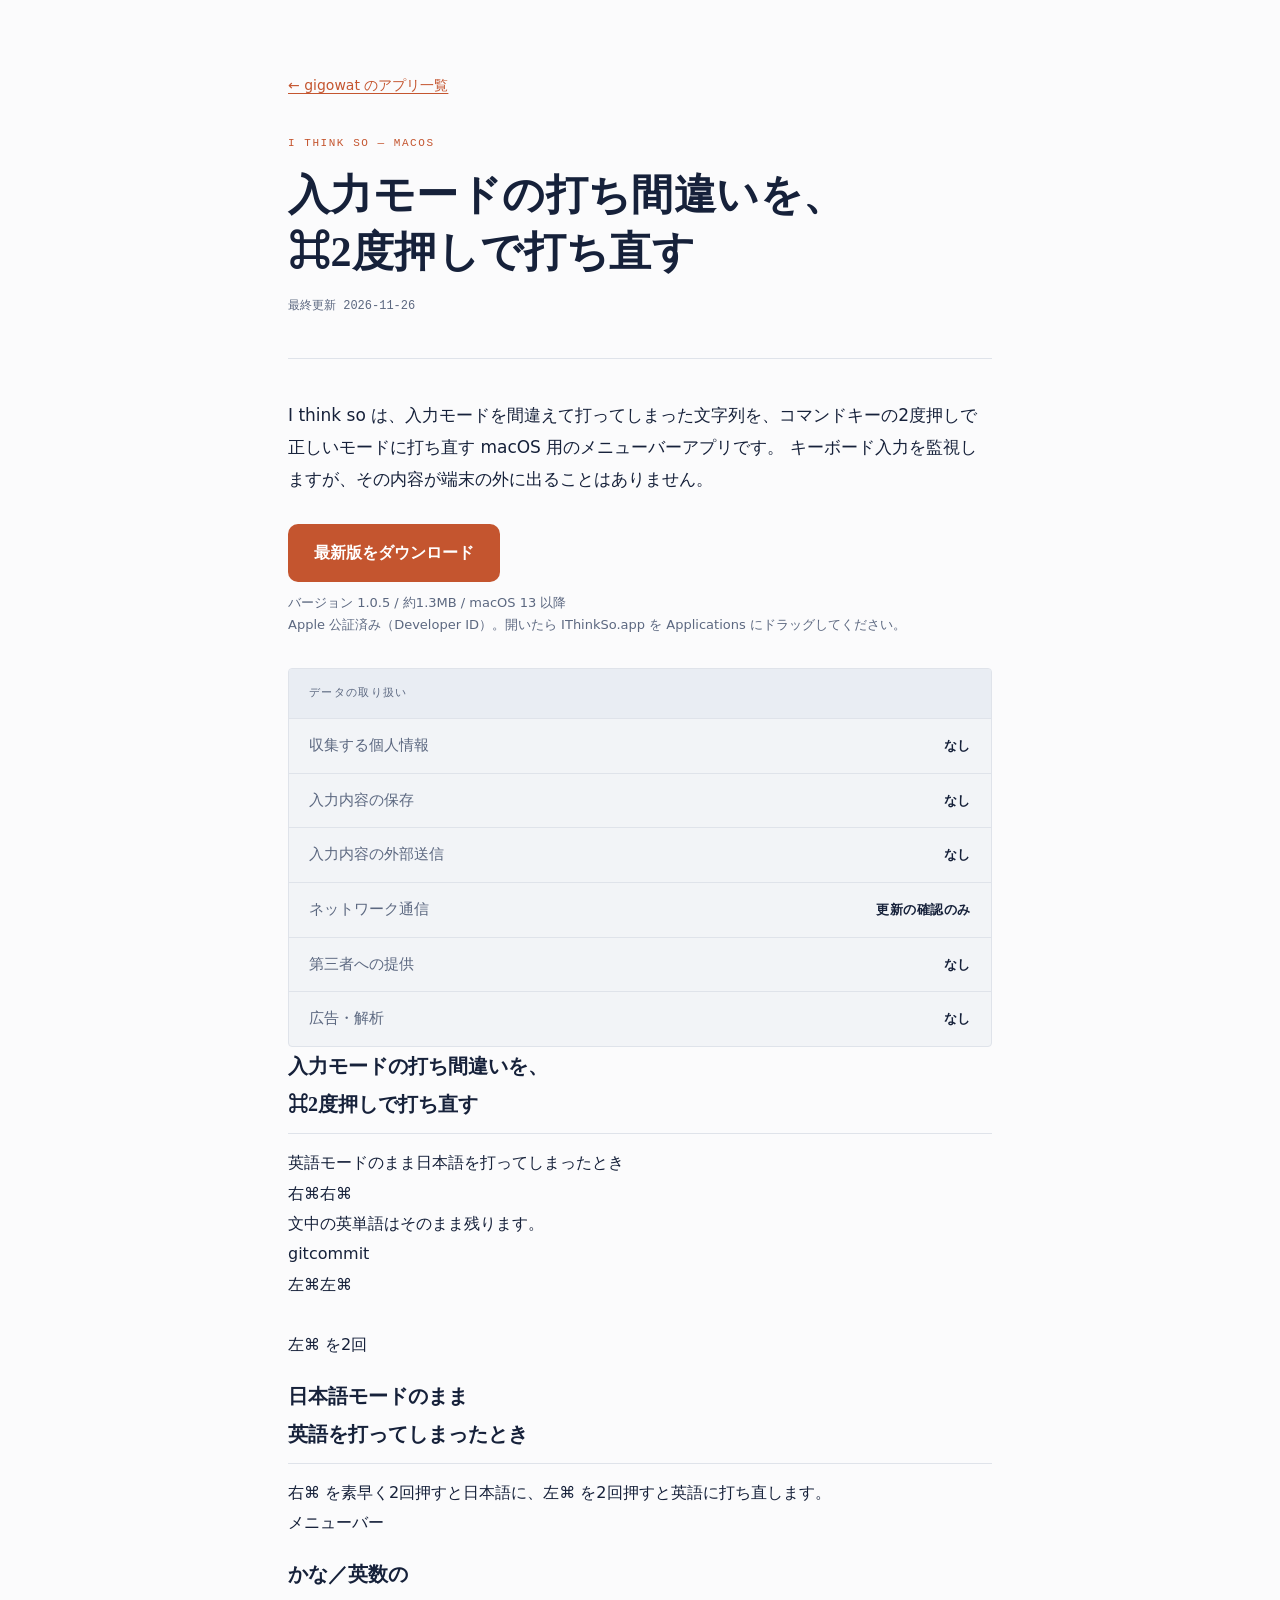
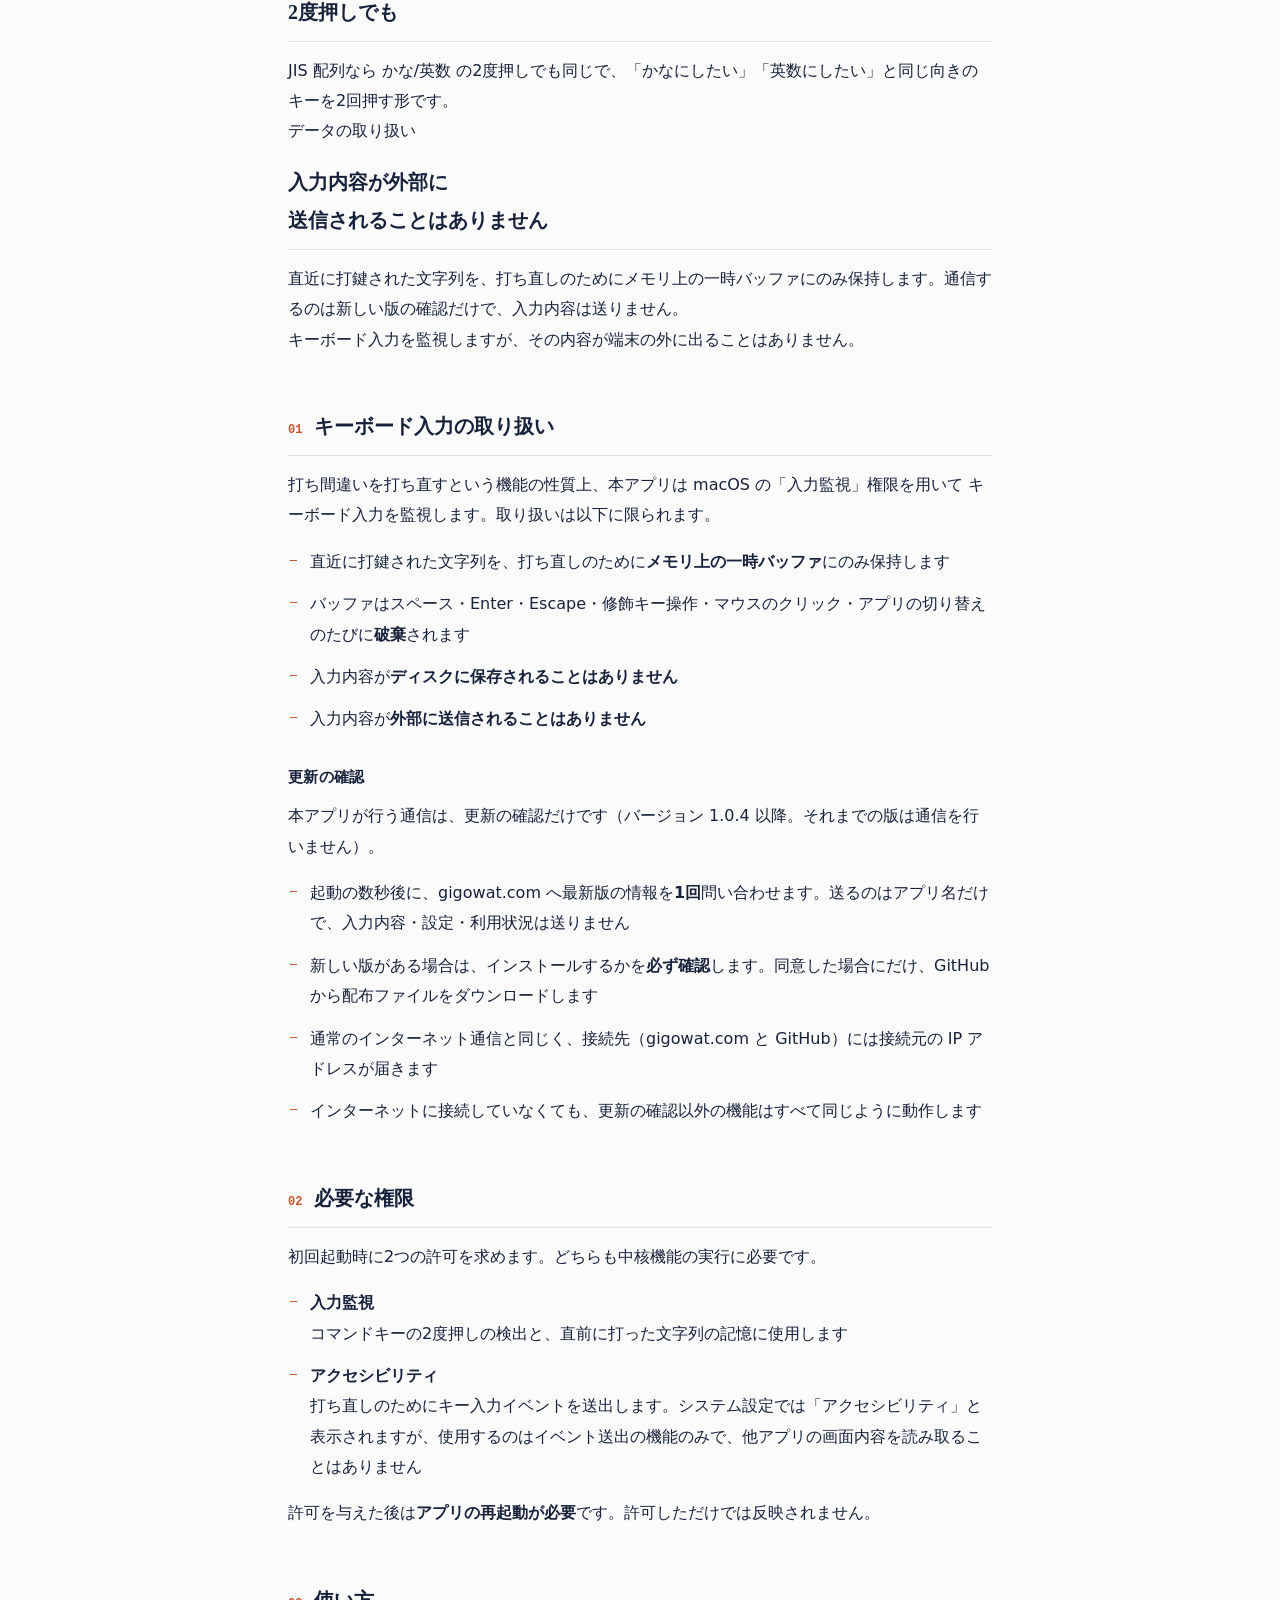
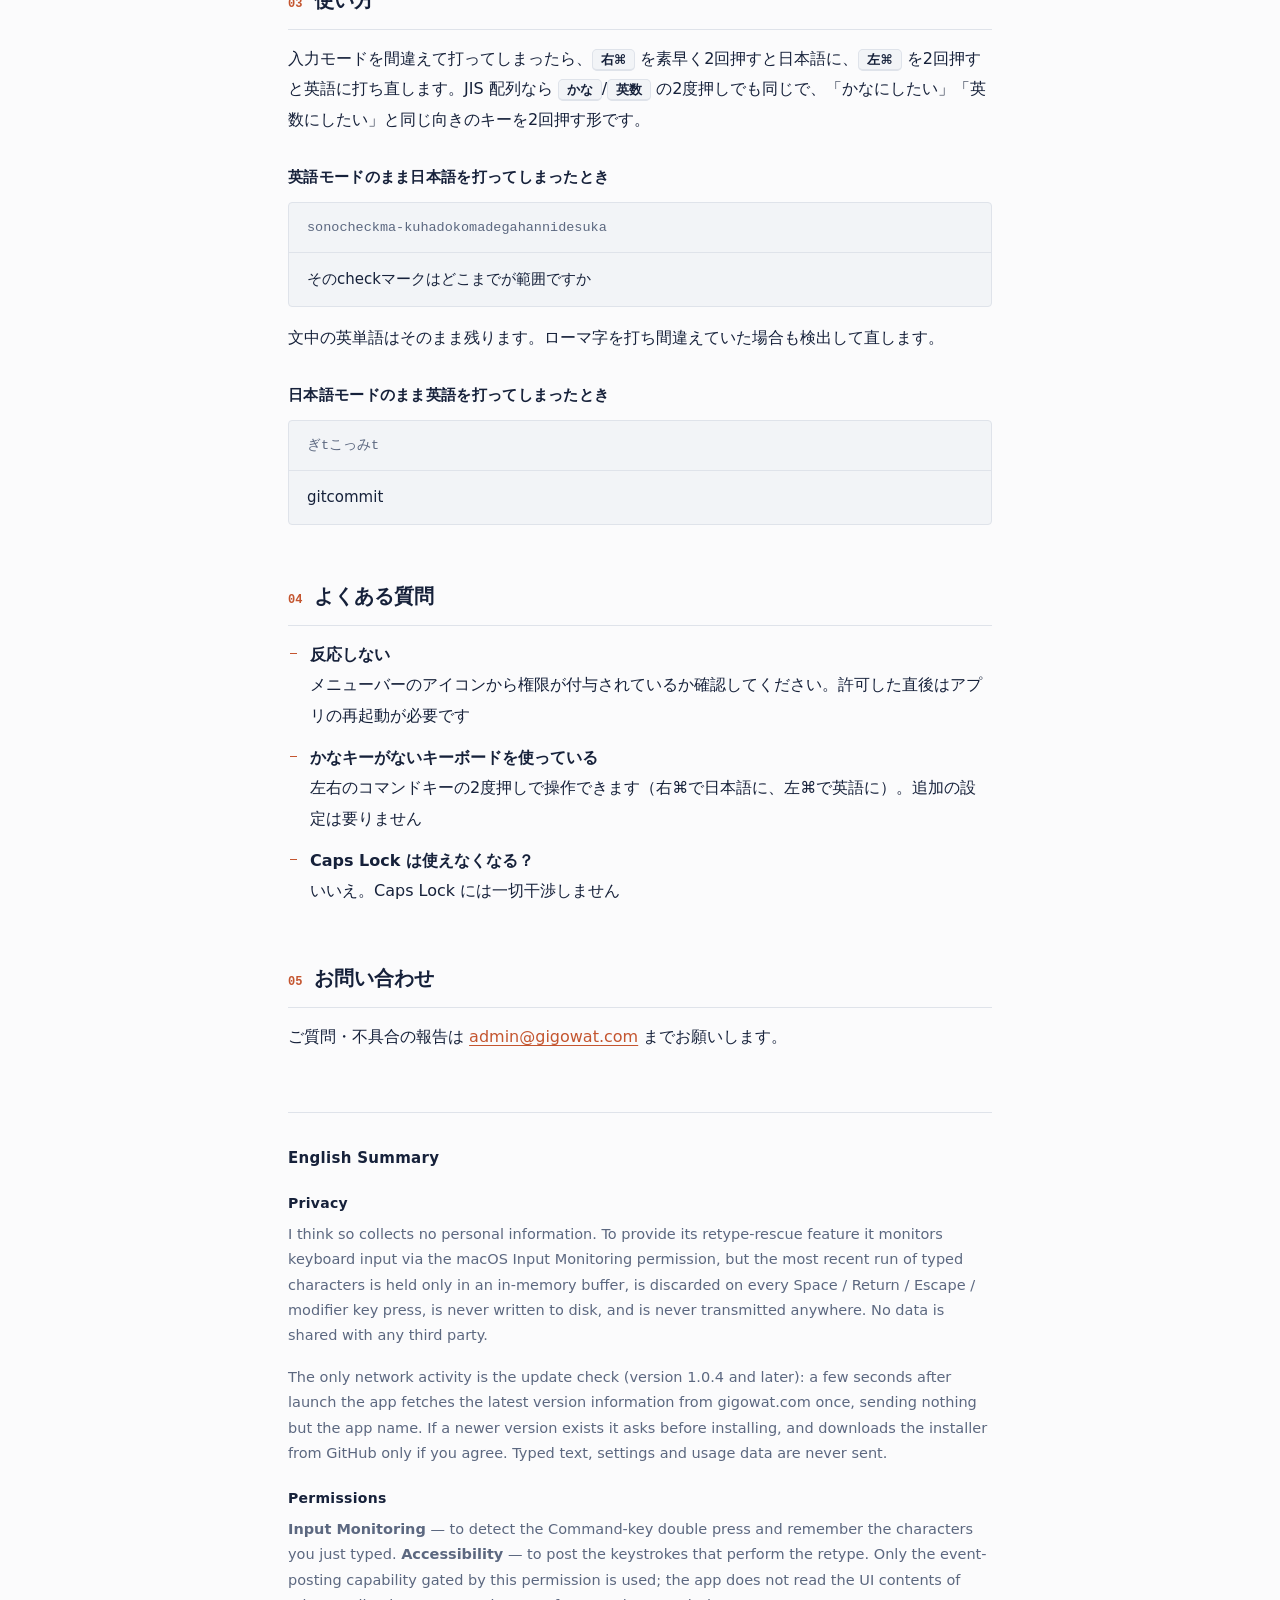
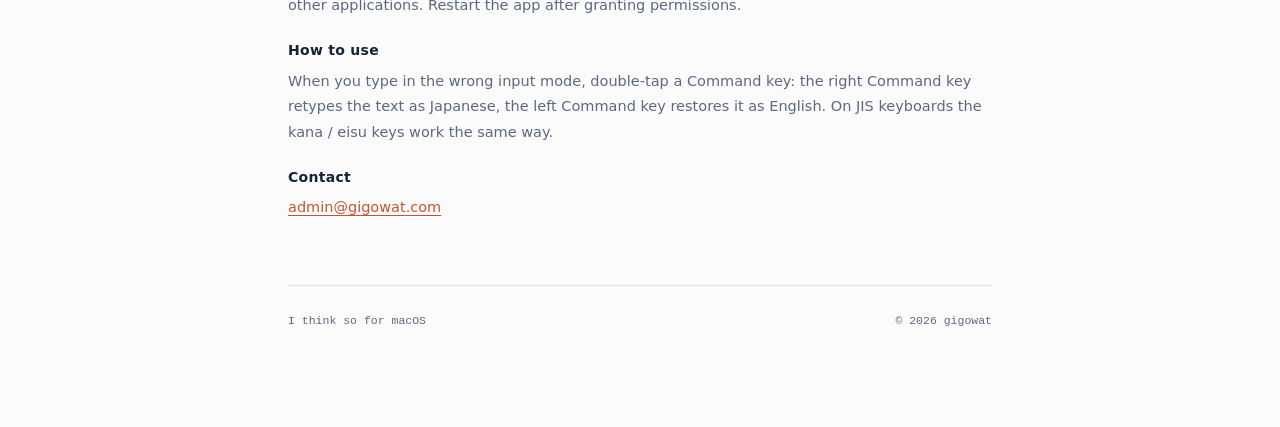
==== commit 5c236aec: "サイトの写しを 1.0.5 の表記にそろえる Co-Authored-By: Claude Opus 5.5 <noreply@anthropic.com>" ====
--- a/docs/site/index.html
+++ b/docs/site/index.html
@@ -270,7 +270,7 @@
 
 <div class="download">
   <a class="dl-btn" href="https://github.com/jprabadi-ship-it/ithinkso/releases/latest">最新版をダウンロード</a>
-  <div class="dl-meta">バージョン 1.0.4 / 約1.3MB / macOS 13 以降<br>
+  <div class="dl-meta">バージョン 1.0.5 / 約1.3MB / macOS 13 以降<br>
   Apple 公証済み（Developer ID）。開いたら IThinkSo.app を Applications にドラッグしてください。</div>
 </div>
 
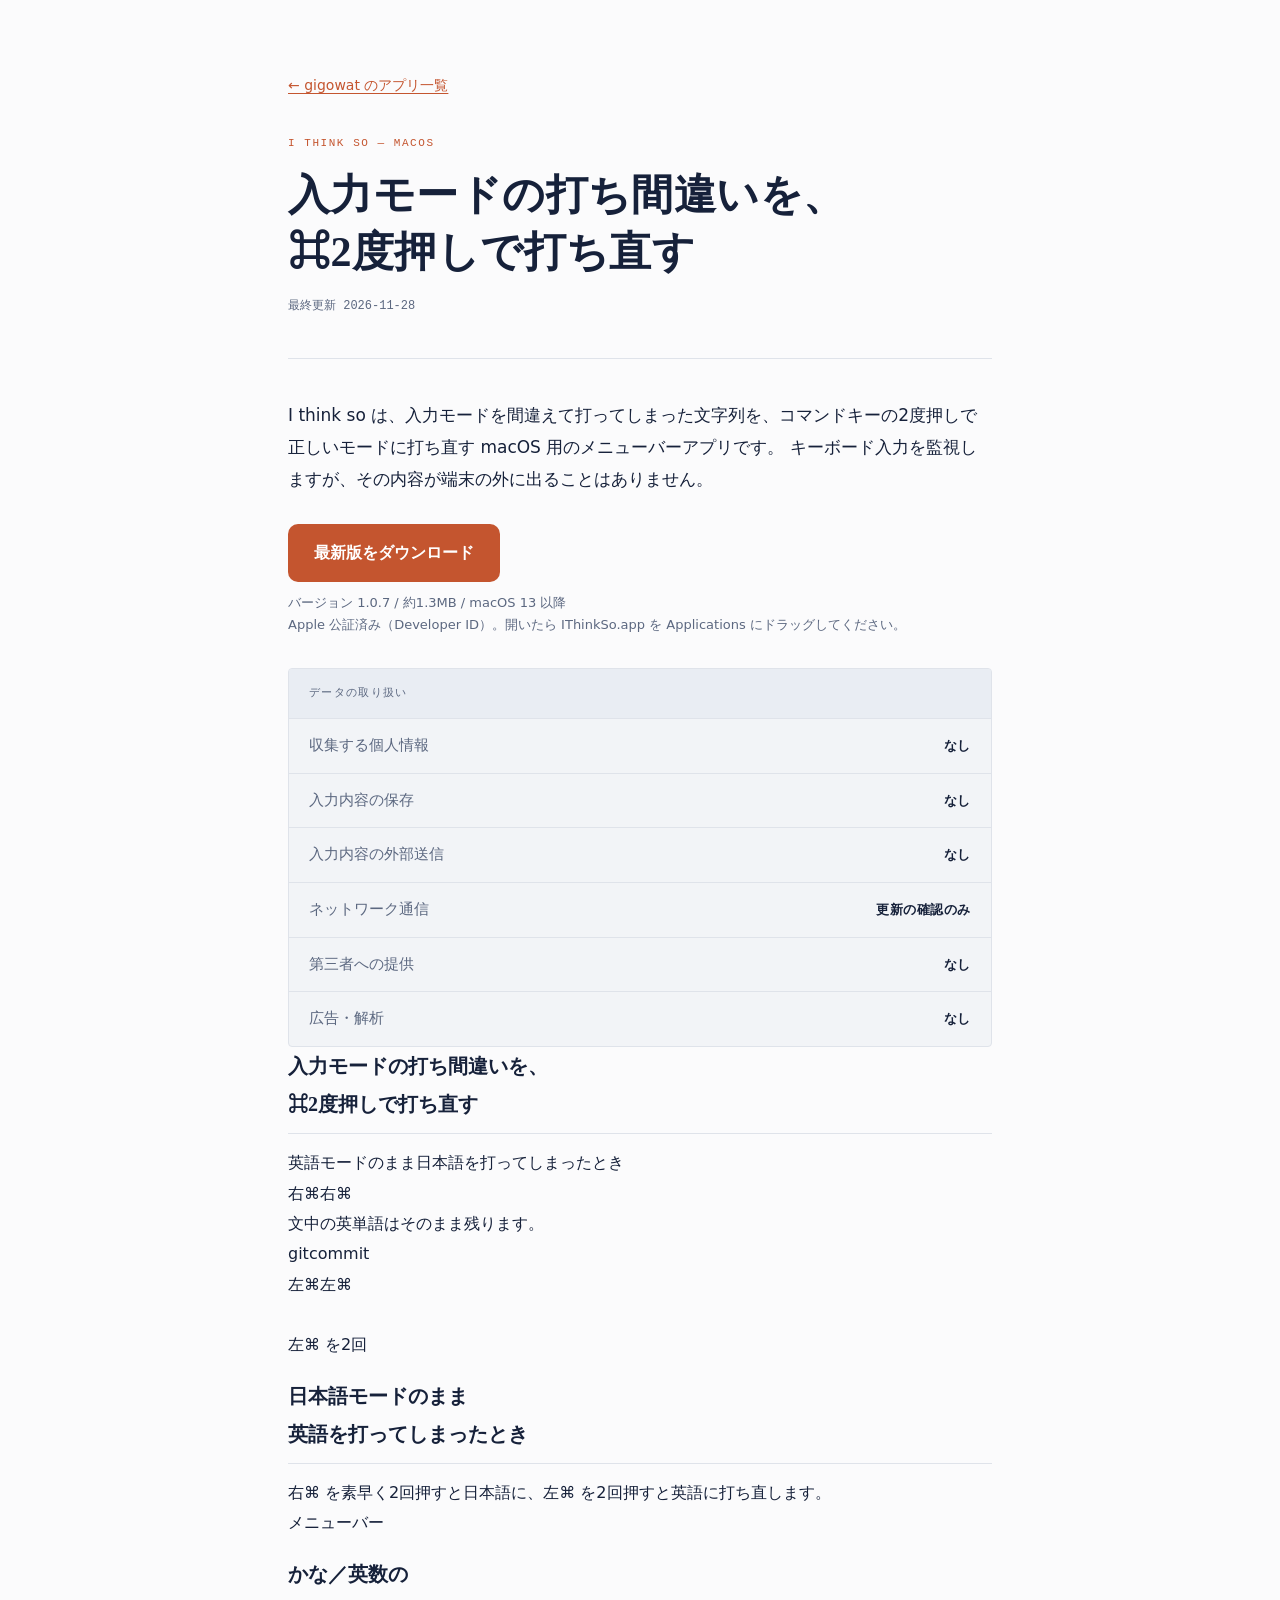
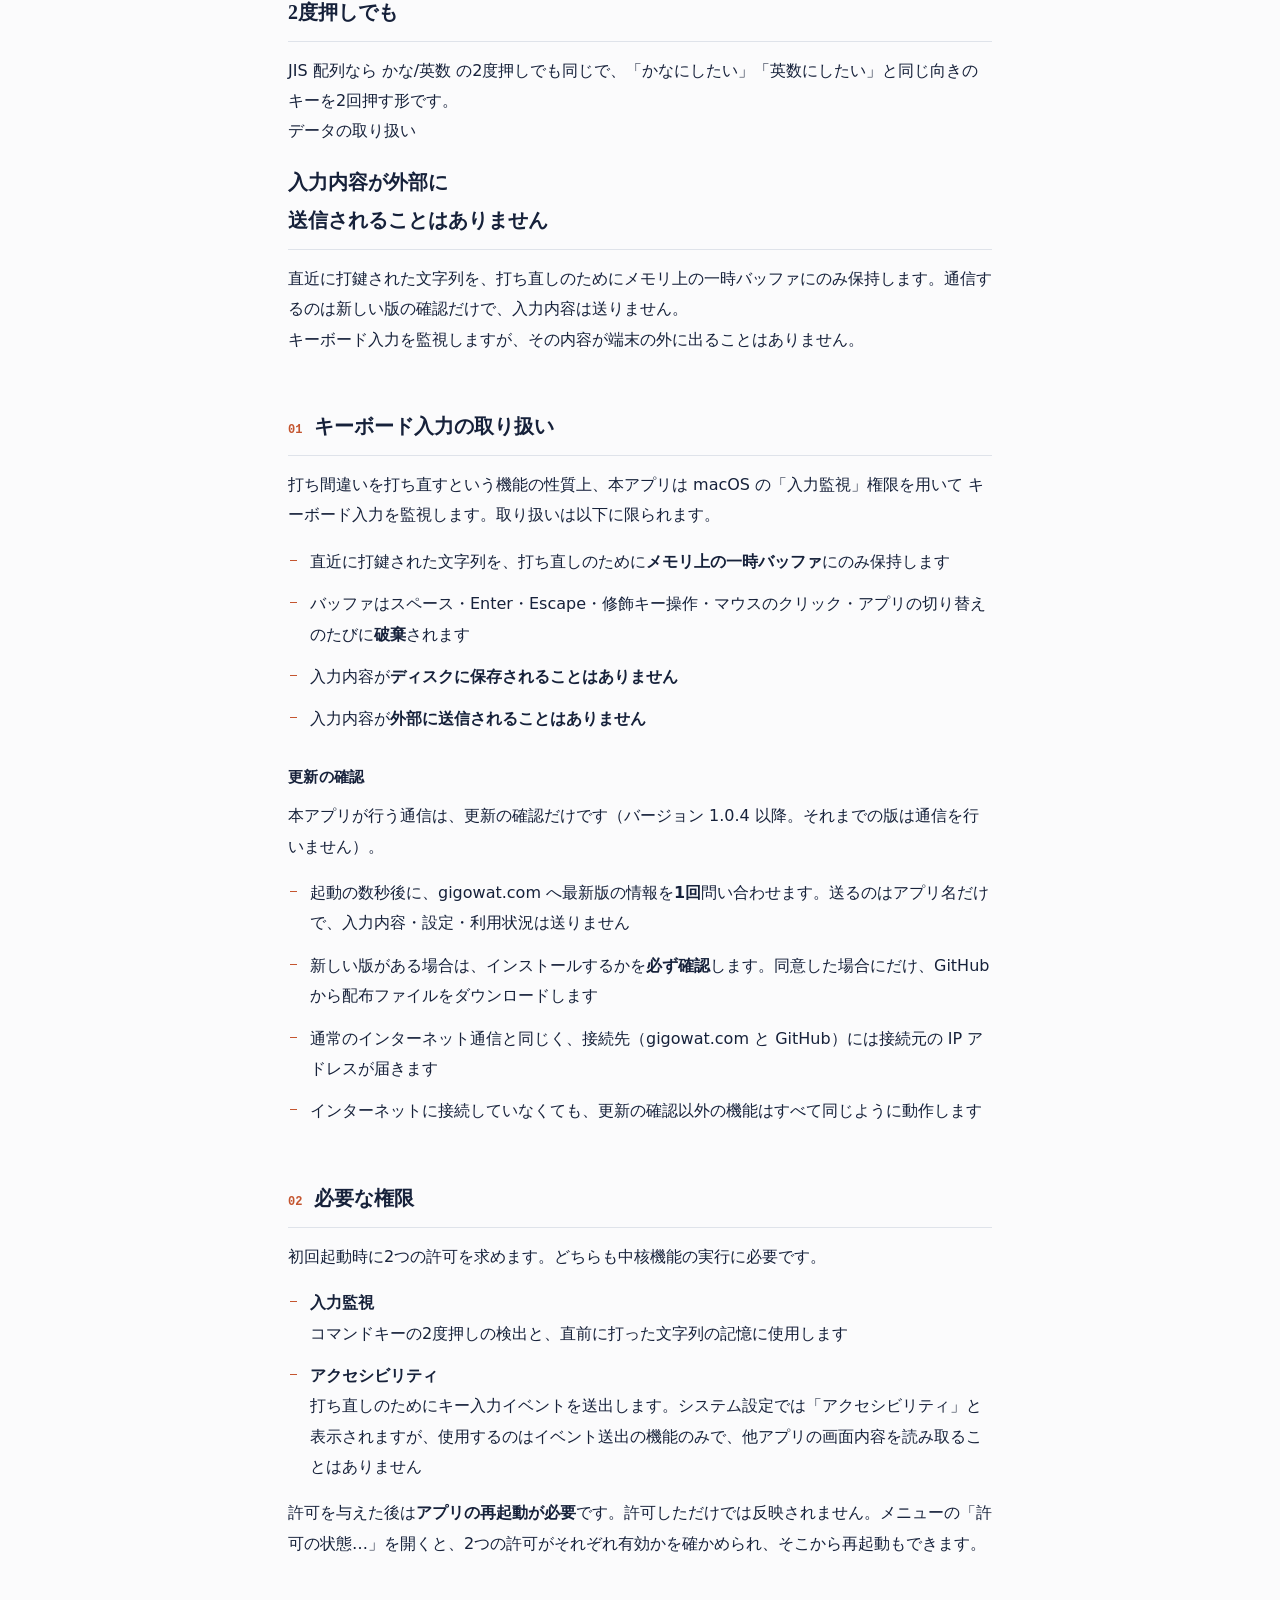
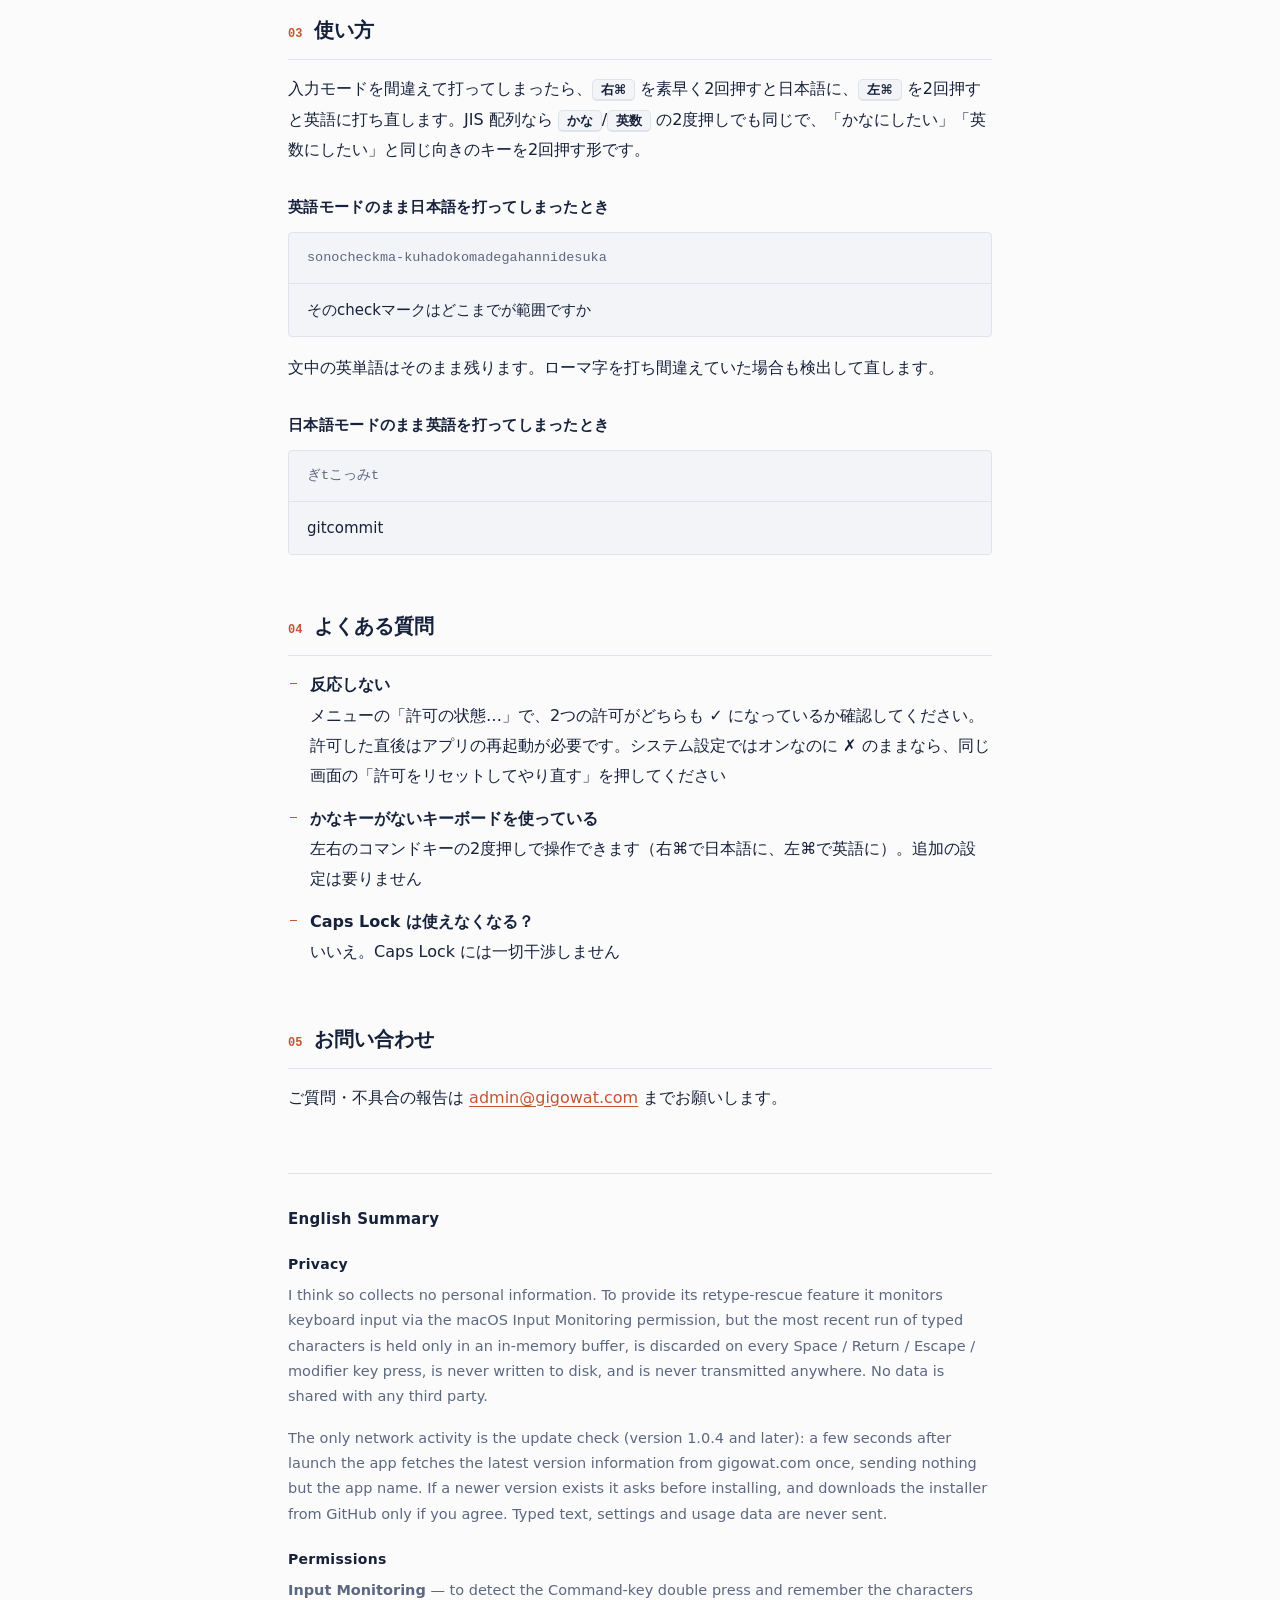
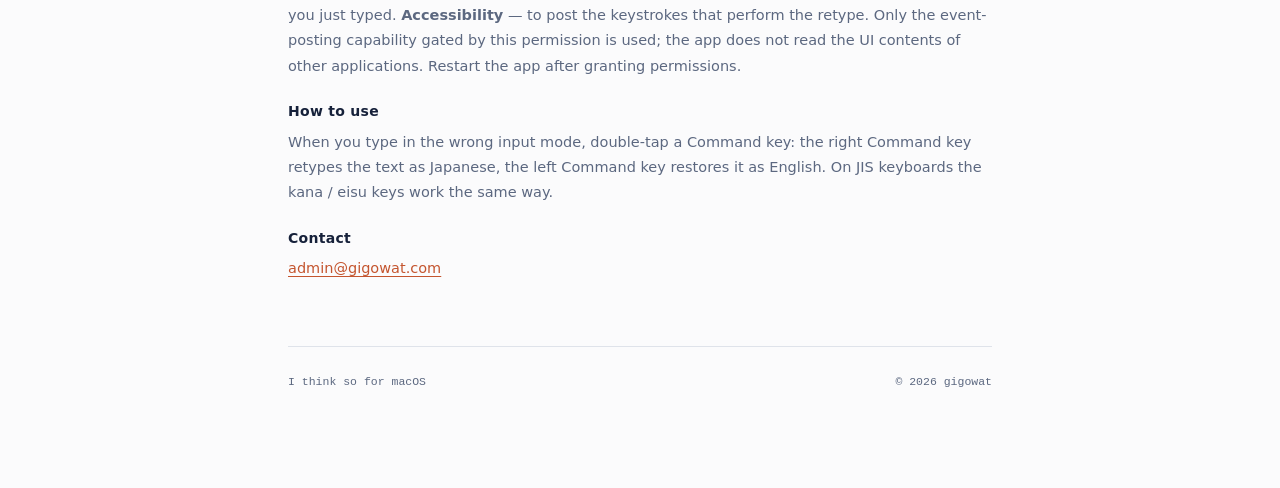
==== commit 63ad520c: "サイトの写しを 1.0.7 にそろえる Co-Authored-By: Claude Opus 5.5 <noreply@anthropic.com>" ====
--- a/docs/site/index.html
+++ b/docs/site/index.html
@@ -259,7 +259,7 @@
   <p class="home-link" style="margin:0 0 20px;font-size:14px"><a href="https://gigowat.com/#ithinkso">← gigowat のアプリ一覧</a></p>
   <div class="eyebrow">I think so — macOS</div>
   <h1>入力モードの打ち間違いを、<br>⌘2度押しで打ち直す</h1>
-  <div class="meta">最終更新 2026-11-26</div>
+  <div class="meta">最終更新 2026-11-28</div>
 </header>
 
 <p class="lede">
@@ -270,7 +270,7 @@
 
 <div class="download">
   <a class="dl-btn" href="https://github.com/jprabadi-ship-it/ithinkso/releases/latest">最新版をダウンロード</a>
-  <div class="dl-meta">バージョン 1.0.5 / 約1.3MB / macOS 13 以降<br>
+  <div class="dl-meta">バージョン 1.0.7 / 約1.3MB / macOS 13 以降<br>
   Apple 公証済み（Developer ID）。開いたら IThinkSo.app を Applications にドラッグしてください。</div>
 </div>
 
@@ -366,7 +366,7 @@
     <li><strong>入力監視</strong><br>コマンドキーの2度押しの検出と、直前に打った文字列の記憶に使用します</li>
     <li><strong>アクセシビリティ</strong><br>打ち直しのためにキー入力イベントを送出します。システム設定では「アクセシビリティ」と表示されますが、使用するのはイベント送出の機能のみで、他アプリの画面内容を読み取ることはありません</li>
   </ul>
-  <p>許可を与えた後は<strong>アプリの再起動が必要</strong>です。許可しただけでは反映されません。</p>
+  <p>許可を与えた後は<strong>アプリの再起動が必要</strong>です。許可しただけでは反映されません。メニューの「許可の状態…」を開くと、2つの許可がそれぞれ有効かを確かめられ、そこから再起動もできます。</p>
 </section>
 
 <section>
@@ -390,7 +390,7 @@
 <section>
   <h2><span class="num">04</span>よくある質問</h2>
   <ul>
-    <li><strong>反応しない</strong><br>メニューバーのアイコンから権限が付与されているか確認してください。許可した直後はアプリの再起動が必要です</li>
+    <li><strong>反応しない</strong><br>メニューの「許可の状態…」で、2つの許可がどちらも ✓ になっているか確認してください。許可した直後はアプリの再起動が必要です。システム設定ではオンなのに ✗ のままなら、同じ画面の「許可をリセットしてやり直す」を押してください</li>
     <li><strong>かなキーがないキーボードを使っている</strong><br>左右のコマンドキーの2度押しで操作できます（右⌘で日本語に、左⌘で英語に）。追加の設定は要りません</li>
     <li><strong>Caps Lock は使えなくなる？</strong><br>いいえ。Caps Lock には一切干渉しません</li>
   </ul>
